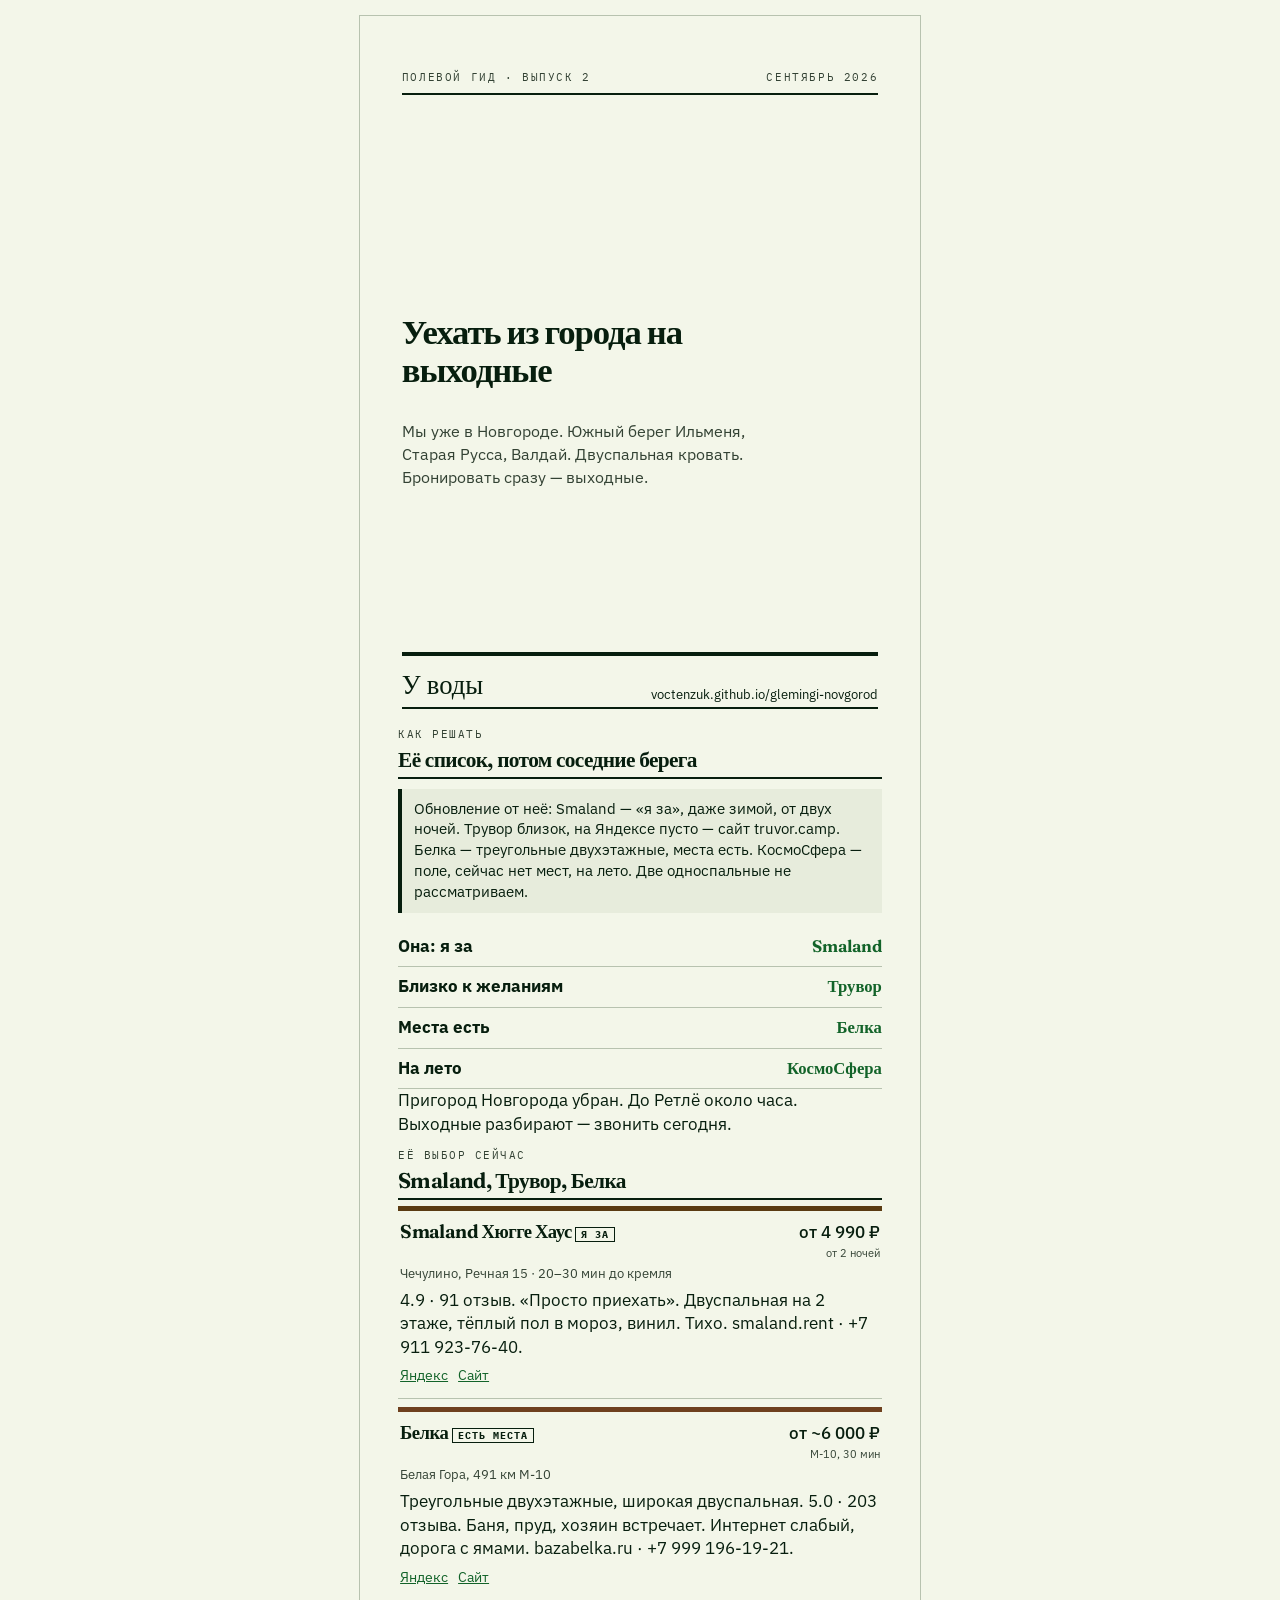
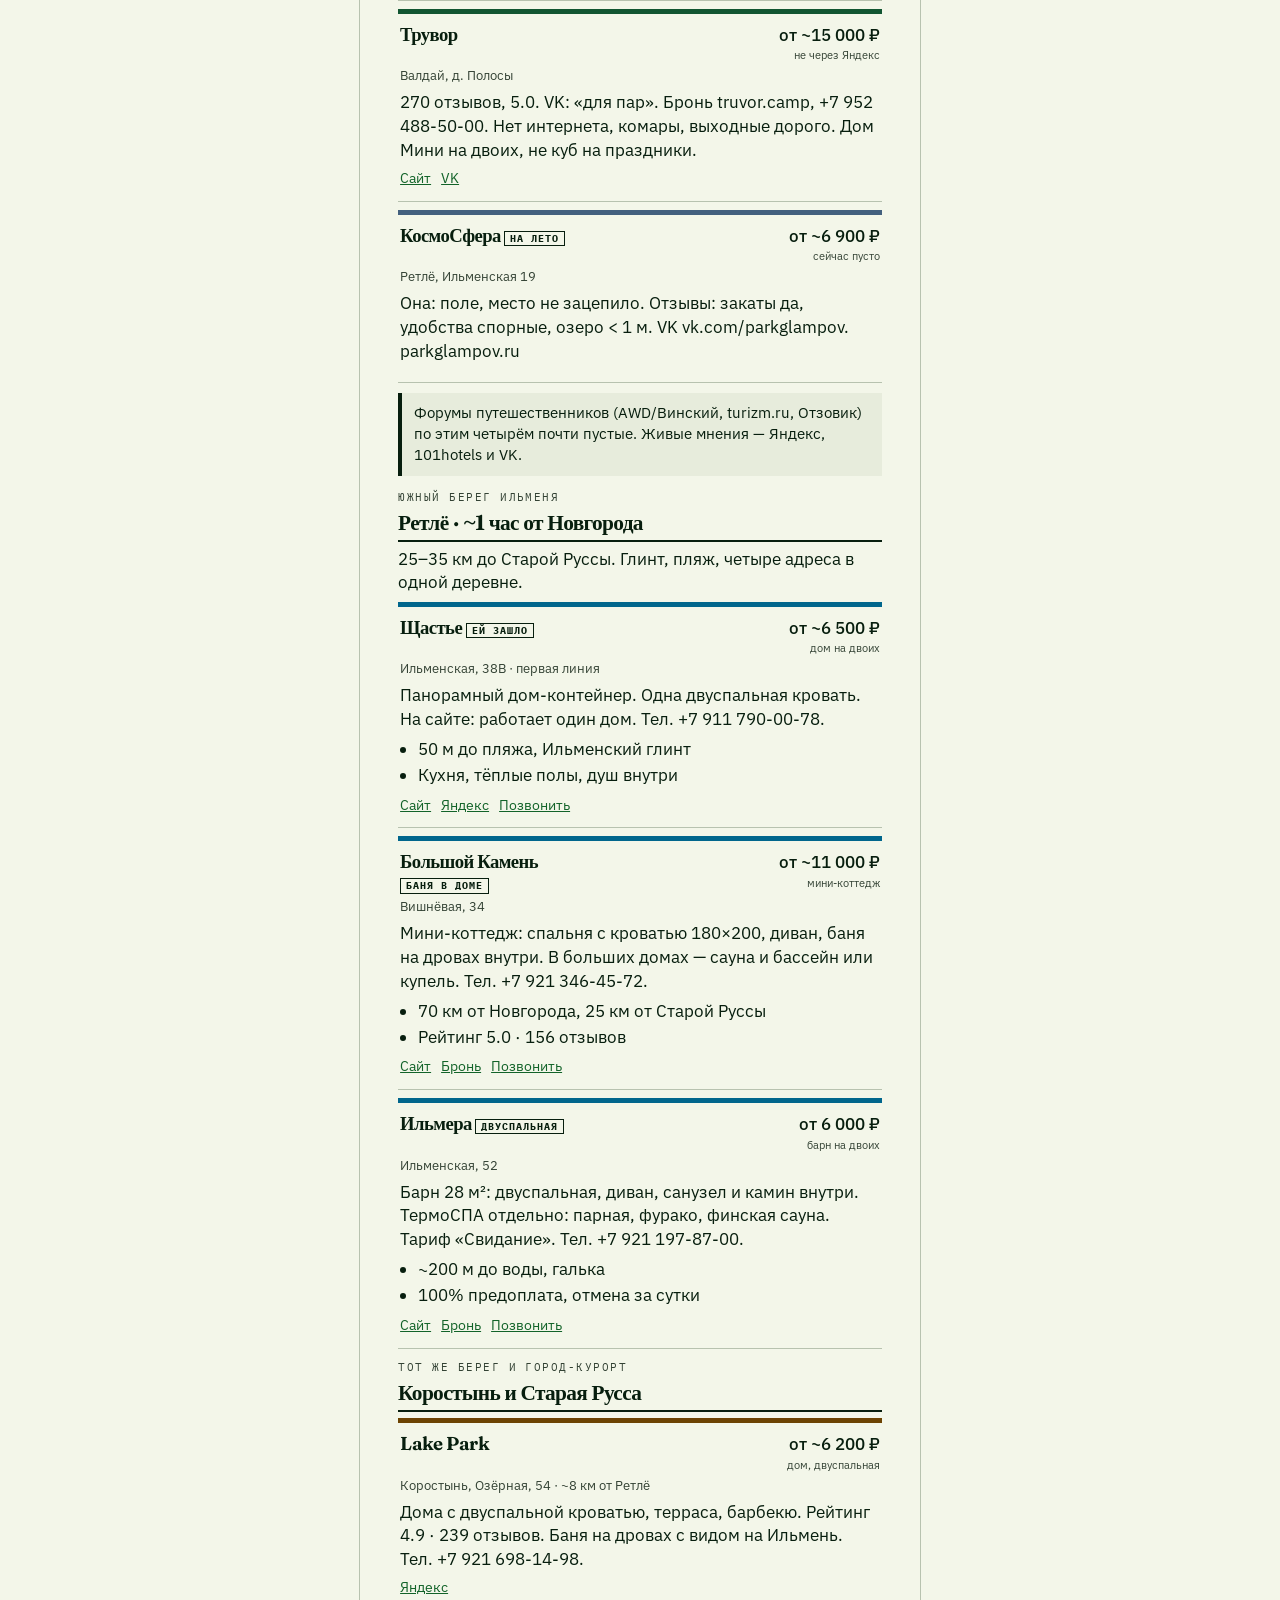
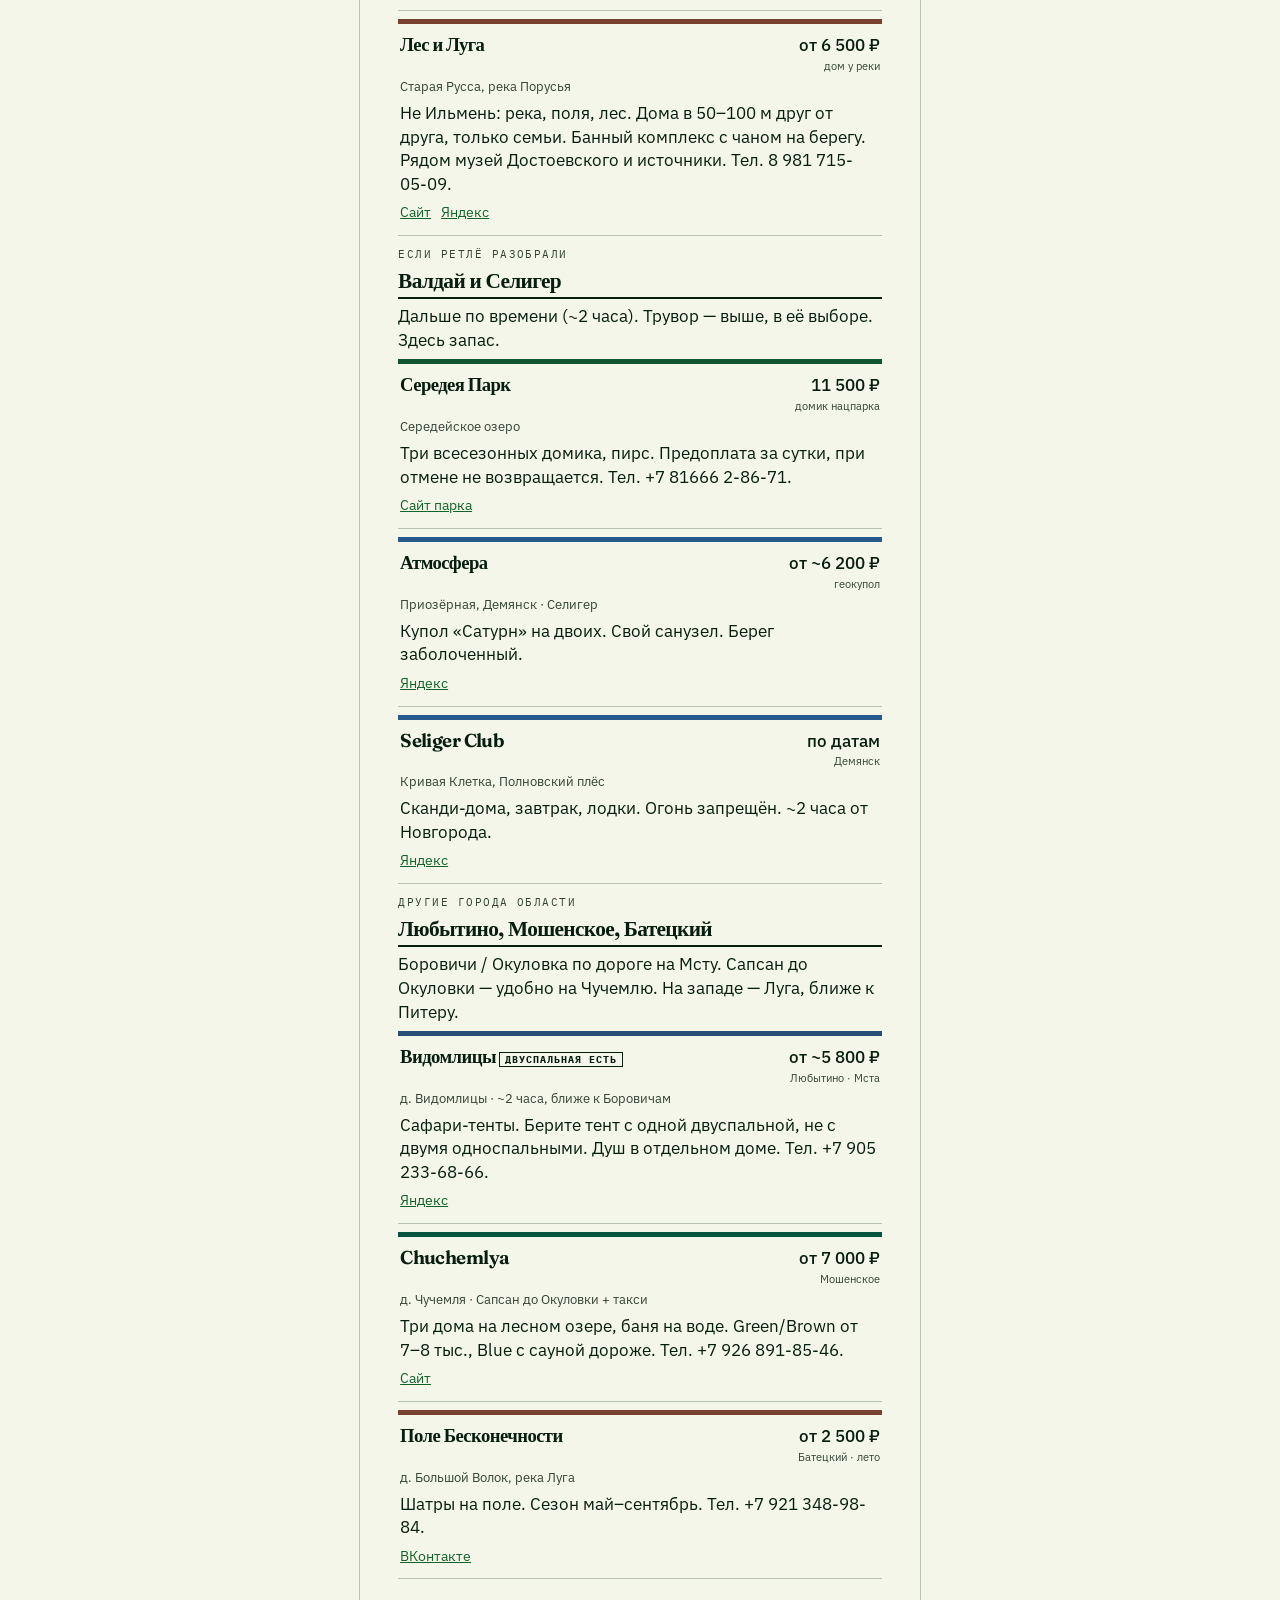
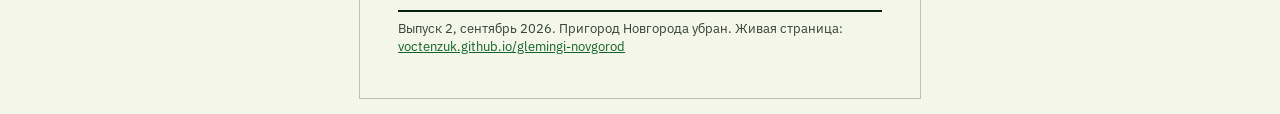
==== print.html @ daa94882 "Add review notes for her four: Yandex/VK, forums empty Smaland, Belka, Truvor, Kosmosfera — live opi" ====
<!DOCTYPE html>
<html lang="ru">
<head>
  <meta charset="utf-8">
  <title>Уехать из Новгорода на выходные</title>
  <link rel="preconnect" href="https://fonts.googleapis.com">
  <link rel="preconnect" href="https://fonts.gstatic.com" crossorigin>
  <link href="https://fonts.googleapis.com/css2?family=Fraunces:opsz,wght@9..144,600;9..144,700&family=IBM+Plex+Mono:wght@400;500&family=IBM+Plex+Sans:wght@400;500&display=swap" rel="stylesheet">
  <style>
    :root {
      --paper: oklch(96.8% 0.018 118);
      --ink: oklch(21% 0.042 152);
      --muted: oklch(36% 0.03 148);
      --rule: oklch(80% 0.028 132);
      --accent: oklch(44% 0.118 148);
      --ilmen: oklch(48% 0.1 232);
      --korostyn: oklch(42% 0.09 70);
      --russa: oklch(44% 0.08 40);
      --valdai: oklch(40% 0.09 155);
      --seliger: oklch(46% 0.1 250);
      --display: "Fraunces", Palatino, serif;
      --body: "IBM Plex Sans", sans-serif;
      --mono: "IBM Plex Mono", ui-monospace, monospace;
    }
    * { box-sizing: border-box; }
    html, body {
      margin: 0;
      background: var(--paper);
      color: var(--ink);
      font-family: var(--body);
      font-size: 12.5pt;
      line-height: 1.42;
      -webkit-print-color-adjust: exact;
      print-color-adjust: exact;
    }
    @page { size: A5; margin: 10mm 10mm 14mm 10mm; }
    h1, h2, h3 { font-family: var(--display); font-style: normal; font-weight: 650; letter-spacing: -0.03em; line-height: 1.12; margin: 0; }
    p { margin: 0 0 0.4em; }
    a { color: var(--accent); }
    .cover { min-height: 178mm; display: flex; flex-direction: column; justify-content: space-between; padding: 4mm 1mm 6mm; page-break-after: always; }
    .cover__meta { font-family: var(--mono); font-size: 8.5pt; letter-spacing: 0.14em; text-transform: uppercase; color: var(--muted); display: flex; justify-content: space-between; border-bottom: 2px solid var(--ink); padding-bottom: 8px; }
    .cover h1 { font-size: 26pt; max-width: 12ch; margin-top: 16mm; }
    .cover__lede { max-width: 36ch; font-size: 12pt; color: var(--muted); margin-top: 8mm; }
    .cover__foot { display: flex; justify-content: space-between; align-items: end; border-top: 4px solid var(--ink); box-shadow: 0 3px 0 var(--paper), 0 5px 0 var(--ink); padding-top: 10px; font-size: 10pt; }
    .cover__mark { font-family: var(--display); font-size: 20pt; }
    .kicker { font-family: var(--mono); font-size: 8pt; letter-spacing: 0.14em; text-transform: uppercase; color: var(--muted); margin-bottom: 6px; }
    h2 { font-size: 16pt; margin-bottom: 6px; padding-bottom: 5px; border-bottom: 2px solid var(--ink); }
    .picks a { display: grid; grid-template-columns: 1fr auto; gap: 8px; padding: 8px 0; border-bottom: 1px solid var(--rule); text-decoration: none; color: var(--ink); }
    .picks a span { color: var(--accent); font-family: var(--display); font-weight: 650; }
    .note-box { background: oklch(93.4% 0.022 120); padding: 10px 12px; margin: 10px 0 14px; border-left: 4px solid var(--ink); font-size: 11pt; }
    .card { break-inside: avoid; page-break-inside: avoid; border-top: 5px solid var(--swatch, var(--ink)); padding: 10px 2px 12px; margin: 0 0 8px; border-bottom: 1px solid var(--rule); }
    .card.retlyo { --swatch: var(--ilmen); }
    .card.korostyn { --swatch: var(--korostyn); }
    .card.russa { --swatch: var(--russa); }
    .card.valdai { --swatch: var(--valdai); }
    .card.seliger { --swatch: var(--seliger); }
    .card__top { display: flex; justify-content: space-between; gap: 10px; align-items: baseline; }
    .card h3 { font-size: 14pt; max-width: 18ch; }
    .price { text-align: right; font-variant-numeric: tabular-nums; font-weight: 500; white-space: nowrap; }
    .price small { display: block; color: var(--muted); font-weight: 400; font-size: 8.5pt; }
    .place { color: var(--muted); font-size: 10pt; margin: 3px 0 6px; }
    .facts { margin: 0 0 8px; padding-left: 1.1em; }
    .facts li { margin: 0 0 2px; }
    .links { display: flex; flex-wrap: wrap; gap: 6px 10px; font-size: 10.5pt; }
    .badge { display: inline-block; font-family: var(--mono); font-size: 7.5pt; letter-spacing: 0.1em; text-transform: uppercase; border: 1px solid var(--ink); padding: 1px 5px; margin-right: 4px; }
    .cluster-head { break-after: avoid; margin-top: 3mm; }
    #retlyo { page-break-before: always; break-before: page; }
    .colophon { margin-top: 8mm; padding-top: 8px; border-top: 2px solid var(--ink); font-size: 9.5pt; color: var(--muted); }
    @media screen { body { max-width: 148mm; margin: 16px auto; padding: 10mm; box-shadow: 0 0 0 1px var(--rule); } }
  </style>
</head>
<body>
  <section class="cover">
    <div class="cover__meta">
      <span>Полевой гид · выпуск 2</span>
      <span>Сентябрь 2026</span>
    </div>
    <div>
      <h1>Уехать из города на выходные</h1>
      <p class="cover__lede">Мы уже в Новгороде. Южный берег Ильменя, Старая Русса, Валдай. Двуспальная кровать. Бронировать сразу — выходные.</p>
    </div>
    <div class="cover__foot">
      <div class="cover__mark">У воды</div>
      <div>voctenzuk.github.io/glemingi-novgorod</div>
    </div>
  </section>

  <section>
    <div class="kicker">Как решать</div>
    <h2>Её список, потом соседние берега</h2>
    <div class="note-box">Обновление от неё: Smaland — «я за», даже зимой, от двух ночей. Трувор близок, на Яндексе пусто — сайт truvor.camp. Белка — треугольные двухэтажные, места есть. КосмоСфера — поле, сейчас нет мест, на лето. Две односпальные не рассматриваем.</div>
    <div class="picks">
      <a href="#smaland"><strong>Она: я за</strong><span>Smaland</span></a>
      <a href="#truvor"><strong>Близко к желаниям</strong><span>Трувор</span></a>
      <a href="#belka"><strong>Места есть</strong><span>Белка</span></a>
      <a href="#kosmosfera"><strong>На лето</strong><span>КосмоСфера</span></a>
    </div>
    <p>Пригород Новгорода убран. До Ретлё около часа. Выходные разбирают — звонить сегодня.</p>
  </section>

  <section>
    <div class="cluster-head">
      <div class="kicker">Её выбор сейчас</div>
      <h2>Smaland, Трувор, Белка</h2>
    </div>
    <article class="card" id="smaland" style="--swatch: oklch(38% 0.07 70)">
      <div class="card__top">
        <h3>Smaland Хюгге Хаус <span class="badge">я за</span></h3>
        <div class="price">от 4 990 ₽<small>от 2 ночей</small></div>
      </div>
      <p class="place">Чечулино, Речная 15 · 20–30 мин до кремля</p>
      <p>4.9 · 91 отзыв. «Просто приехать». Двуспальная на 2 этаже, тёплый пол в мороз, винил. Тихо. smaland.rent · +7 911 923-76-40.</p>
      <div class="links">
        <a href="https://travel.yandex.ru/hotels/novgorod-oblast/smaland-khiugge-khaus/">Яндекс</a>
        <a href="https://smaland.rent/">Сайт</a>
      </div>
    </article>
    <article class="card" id="belka" style="--swatch: oklch(42% 0.08 55)">
      <div class="card__top">
        <h3>Белка <span class="badge">есть места</span></h3>
        <div class="price">от ~6 000 ₽<small>М-10, 30 мин</small></div>
      </div>
      <p class="place">Белая Гора, 491 км М-10</p>
      <p>Треугольные двухэтажные, широкая двуспальная. 5.0 · 203 отзыва. Баня, пруд, хозяин встречает. Интернет слабый, дорога с ямами. bazabelka.ru · +7 999 196-19-21.</p>
      <div class="links">
        <a href="https://travel.yandex.ru/hotels/novgorod-oblast/belka/">Яндекс</a>
        <a href="https://bazabelka.ru/">Сайт</a>
      </div>
    </article>
    <article class="card valdai" id="truvor">
      <div class="card__top">
        <h3>Трувор</h3>
        <div class="price">от ~15 000 ₽<small>не через Яндекс</small></div>
      </div>
      <p class="place">Валдай, д. Полосы</p>
      <p>270 отзывов, 5.0. VK: «для пар». Бронь truvor.camp, +7 952 488-50-00. Нет интернета, комары, выходные дорого. Дом Мини на двоих, не куб на праздники.</p>
      <div class="links">
        <a href="https://truvor.camp/">Сайт</a>
        <a href="https://vk.com/truvorglamping">VK</a>
      </div>
    </article>
    <article class="card" id="kosmosfera" style="--swatch: oklch(48% 0.06 250)">
      <div class="card__top">
        <h3>КосмоСфера <span class="badge">на лето</span></h3>
        <div class="price">от ~6 900 ₽<small>сейчас пусто</small></div>
      </div>
      <p class="place">Ретлё, Ильменская 19</p>
      <p>Она: поле, место не зацепило. Отзывы: закаты да, удобства спорные, озеро &lt; 1 м. VK vk.com/parkglampov. parkglampov.ru</p>
    </article>
    <div class="note-box">Форумы путешественников (AWD/Винский, turizm.ru, Отзовик) по этим четырём почти пустые. Живые мнения — Яндекс, 101hotels и VK.</div>
  </section>

  <section id="retlyo">
    <div class="cluster-head">
      <div class="kicker">Южный берег Ильменя</div>
      <h2>Ретлё · ~1 час от Новгорода</h2>
      <p>25–35 км до Старой Руссы. Глинт, пляж, четыре адреса в одной деревне.</p>
    </div>

    <article class="card retlyo" id="shaste">
      <div class="card__top">
        <h3>Щастье <span class="badge">ей зашло</span></h3>
        <div class="price">от ~6 500 ₽<small>дом на двоих</small></div>
      </div>
      <p class="place">Ильменская, 38В · первая линия</p>
      <p>Панорамный дом-контейнер. Одна двуспальная кровать. На сайте: работает один дом. Тел. +7 911 790-00-78.</p>
      <ul class="facts">
        <li>50 м до пляжа, Ильменский глинт</li>
        <li>Кухня, тёплые полы, душ внутри</li>
      </ul>
      <div class="links">
        <a href="https://xn--80ak9ae6av.xn--p1acf/">Сайт</a>
        <a href="https://travel.yandex.ru/hotels/novgorod-oblast/shchaste/">Яндекс</a>
        <a href="tel:+79117900078">Позвонить</a>
      </div>
    </article>

    <article class="card retlyo" id="kamen">
      <div class="card__top">
        <h3>Большой Камень <span class="badge">баня в доме</span></h3>
        <div class="price">от ~11 000 ₽<small>мини-коттедж</small></div>
      </div>
      <p class="place">Вишнёвая, 34</p>
      <p>Мини-коттедж: спальня с кроватью 180×200, диван, баня на дровах внутри. В больших домах — сауна и бассейн или купель. Тел. +7 921 346-45-72.</p>
      <ul class="facts">
        <li>70 км от Новгорода, 25 км от Старой Руссы</li>
        <li>Рейтинг 5.0 · 156 отзывов</li>
      </ul>
      <div class="links">
        <a href="https://bolshoj-kamen.ru/">Сайт</a>
        <a href="https://bolshoj-kamen.ru/booking">Бронь</a>
        <a href="tel:+79213464572">Позвонить</a>
      </div>
    </article>

    <article class="card retlyo" id="ilmera">
      <div class="card__top">
        <h3>Ильмера <span class="badge">двуспальная</span></h3>
        <div class="price">от 6 000 ₽<small>барн на двоих</small></div>
      </div>
      <p class="place">Ильменская, 52</p>
      <p>Барн 28 м²: двуспальная, диван, санузел и камин внутри. ТермоСПА отдельно: парная, фурако, финская сауна. Тариф «Свидание». Тел. +7 921 197-87-00.</p>
      <ul class="facts">
        <li>~200 м до воды, галька</li>
        <li>100% предоплата, отмена за сутки</li>
      </ul>
      <div class="links">
        <a href="https://ilmerapark.ru/">Сайт</a>
        <a href="https://ilmerapark.ru/booking">Бронь</a>
        <a href="tel:+79211978700">Позвонить</a>
      </div>
    </article>
  </section>

  <section>
    <div class="cluster-head">
      <div class="kicker">Тот же берег и город-курорт</div>
      <h2>Коростынь и Старая Русса</h2>
    </div>

    <article class="card korostyn" id="lakepark">
      <div class="card__top">
        <h3>Lake Park</h3>
        <div class="price">от ~6 200 ₽<small>дом, двуспальная</small></div>
      </div>
      <p class="place">Коростынь, Озёрная, 54 · ~8 км от Ретлё</p>
      <p>Дома с двуспальной кроватью, терраса, барбекю. Рейтинг 4.9 · 239 отзывов. Баня на дровах с видом на Ильмень. Тел. +7 921 698-14-98.</p>
      <div class="links">
        <a href="https://travel.yandex.ru/hotels/novgorod-oblast/baza-otdykha-lake-park/">Яндекс</a>
      </div>
    </article>

    <article class="card russa" id="lesiluga">
      <div class="card__top">
        <h3>Лес и Луга</h3>
        <div class="price">от 6 500 ₽<small>дом у реки</small></div>
      </div>
      <p class="place">Старая Русса, река Порусья</p>
      <p>Не Ильмень: река, поля, лес. Дома в 50–100 м друг от друга, только семьи. Банный комплекс с чаном на берегу. Рядом музей Достоевского и источники. Тел. 8 981 715-05-09.</p>
      <div class="links">
        <a href="https://les-i-luga.ru/">Сайт</a>
        <a href="https://travel.yandex.ru/hotels/novgorod-oblast/les-i-luga/">Яндекс</a>
      </div>
    </article>
  </section>

  <section>
    <div class="cluster-head">
      <div class="kicker">Если Ретлё разобрали</div>
      <h2>Валдай и Селигер</h2>
      <p>Дальше по времени (~2 часа). Трувор — выше, в её выборе. Здесь запас.</p>
    </div>

    <article class="card valdai">
      <div class="card__top">
        <h3>Середея Парк</h3>
        <div class="price">11 500 ₽<small>домик нацпарка</small></div>
      </div>
      <p class="place">Середейское озеро</p>
      <p>Три всесезонных домика, пирс. Предоплата за сутки, при отмене не возвращается. Тел. +7 81666 2-86-71.</p>
      <div class="links">
        <a href="https://www.valdaypark.ru/accommodation/glamping">Сайт парка</a>
      </div>
    </article>

    <article class="card seliger">
      <div class="card__top">
        <h3>Атмосфера</h3>
        <div class="price">от ~6 200 ₽<small>геокупол</small></div>
      </div>
      <p class="place">Приозёрная, Демянск · Селигер</p>
      <p>Купол «Сатурн» на двоих. Свой санузел. Берег заболоченный.</p>
      <div class="links">
        <a href="https://travel.yandex.ru/hotels/novgorod-oblast/glemping-atmosfera-seliger/">Яндекс</a>
      </div>
    </article>

    <article class="card seliger">
      <div class="card__top">
        <h3>Seliger Club</h3>
        <div class="price">по датам<small>Демянск</small></div>
      </div>
      <p class="place">Кривая Клетка, Полновский плёс</p>
      <p>Сканди-дома, завтрак, лодки. Огонь запрещён. ~2 часа от Новгорода.</p>
      <div class="links">
        <a href="https://travel.yandex.ru/hotels/novgorod-oblast/seliger-klub/">Яндекс</a>
      </div>
    </article>
  </section>

  <section>
    <div class="cluster-head">
      <div class="kicker">Другие города области</div>
      <h2>Любытино, Мошенское, Батецкий</h2>
      <p>Боровичи / Окуловка по дороге на Мсту. Сапсан до Окуловки — удобно на Чучемлю. На западе — Луга, ближе к Питеру.</p>
    </div>

    <article class="card" id="vidomlicy" style="--swatch: oklch(42% 0.08 250)">
      <div class="card__top">
        <h3>Видомлицы <span class="badge">двуспальная есть</span></h3>
        <div class="price">от ~5 800 ₽<small>Любытино · Мста</small></div>
      </div>
      <p class="place">д. Видомлицы · ~2 часа, ближе к Боровичам</p>
      <p>Сафари-тенты. Берите тент с одной двуспальной, не с двумя односпальными. Душ в отдельном доме. Тел. +7 905 233-68-66.</p>
      <div class="links">
        <a href="https://travel.yandex.ru/hotels/novgorod-oblast/glemping-vidomlitsy/">Яндекс</a>
      </div>
    </article>

    <article class="card" style="--swatch: oklch(40% 0.08 170)">
      <div class="card__top">
        <h3>Chuchemlya</h3>
        <div class="price">от 7 000 ₽<small>Мошенское</small></div>
      </div>
      <p class="place">д. Чучемля · Сапсан до Окуловки + такси</p>
      <p>Три дома на лесном озере, баня на воде. Green/Brown от 7–8 тыс., Blue с сауной дороже. Тел. +7 926 891-85-46.</p>
      <div class="links">
        <a href="https://chuchemlya.com/">Сайт</a>
      </div>
    </article>

    <article class="card" style="--swatch: oklch(44% 0.08 40)">
      <div class="card__top">
        <h3>Поле Бесконечности</h3>
        <div class="price">от 2 500 ₽<small>Батецкий · лето</small></div>
      </div>
      <p class="place">д. Большой Волок, река Луга</p>
      <p>Шатры на поле. Сезон май–сентябрь. Тел. +7 921 348-98-84.</p>
      <div class="links">
        <a href="https://vk.com/8glamp">ВКонтакте</a>
      </div>
    </article>

    <div class="colophon">
      <p>Выпуск 2, сентябрь 2026. Пригород Новгорода убран. Живая страница: <a href="https://voctenzuk.github.io/glemingi-novgorod/">voctenzuk.github.io/glemingi-novgorod</a></p>
    </div>
  </section>
</body>
</html>
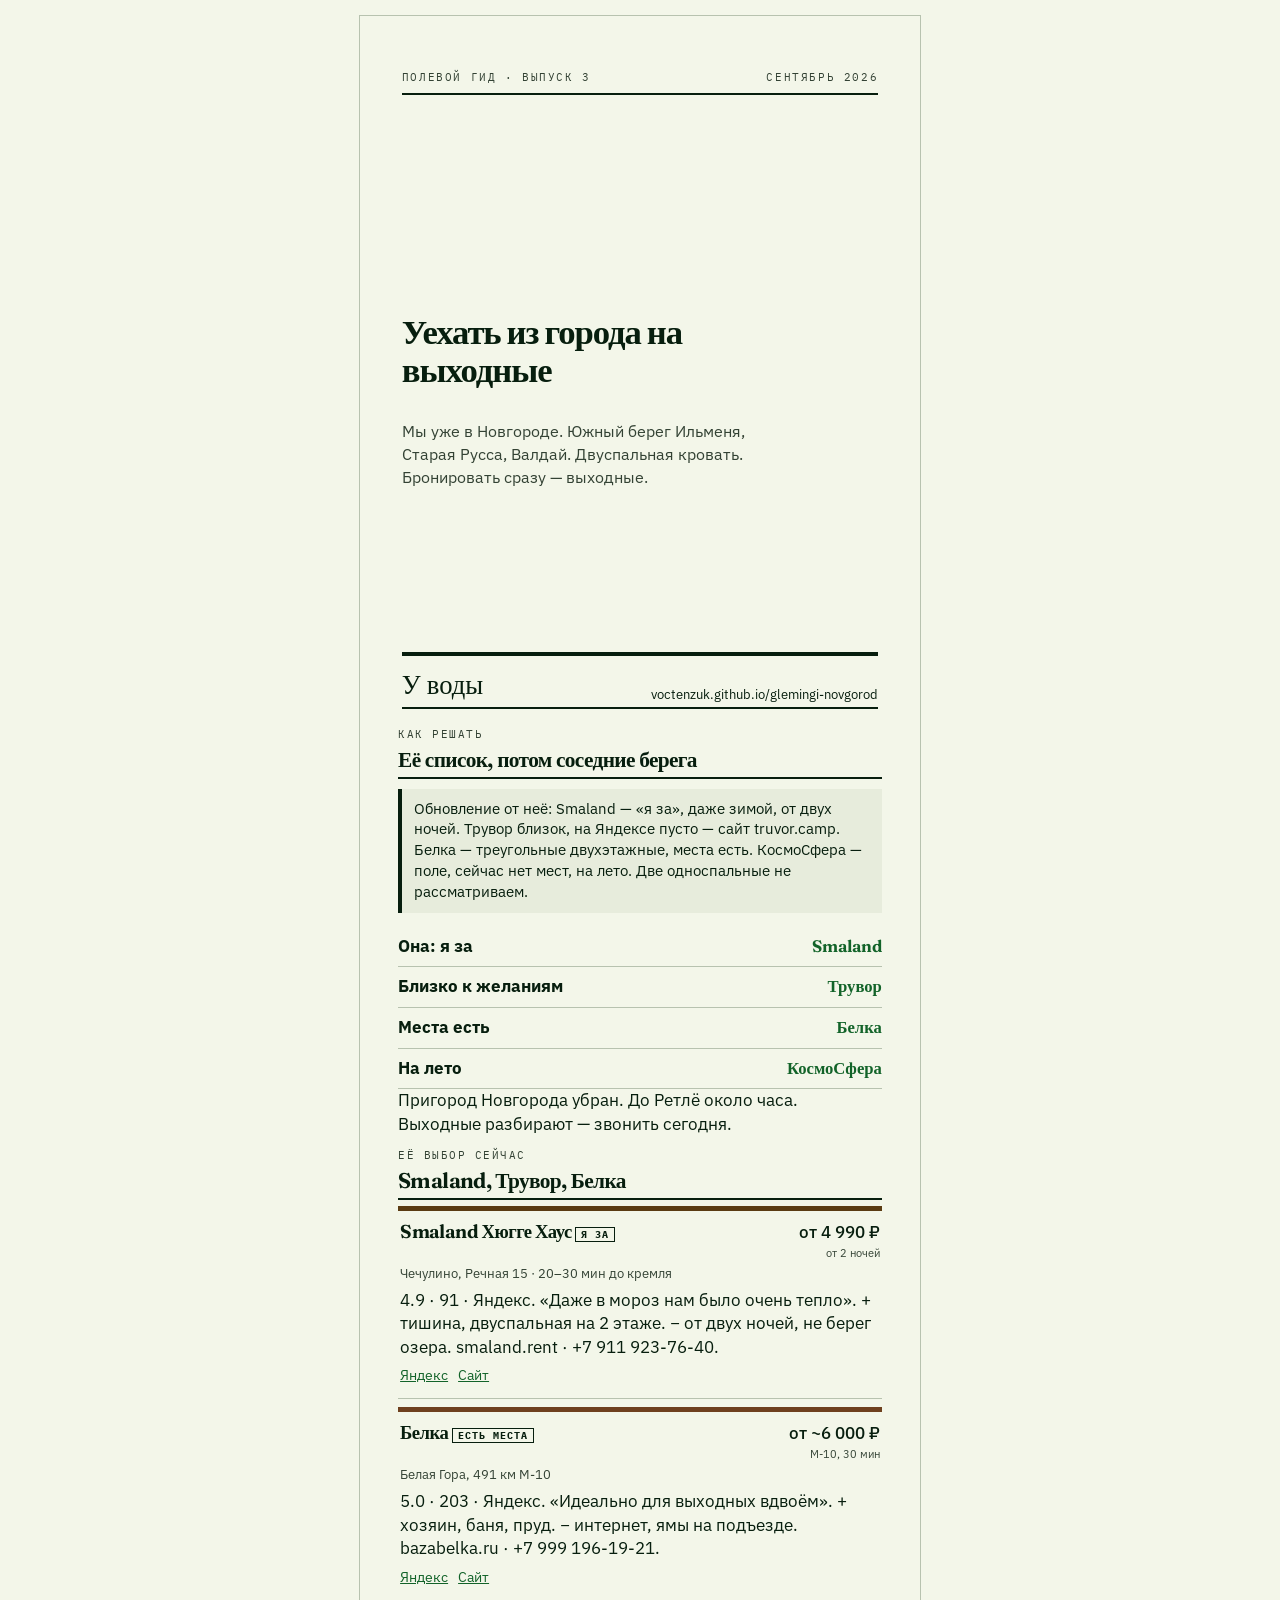
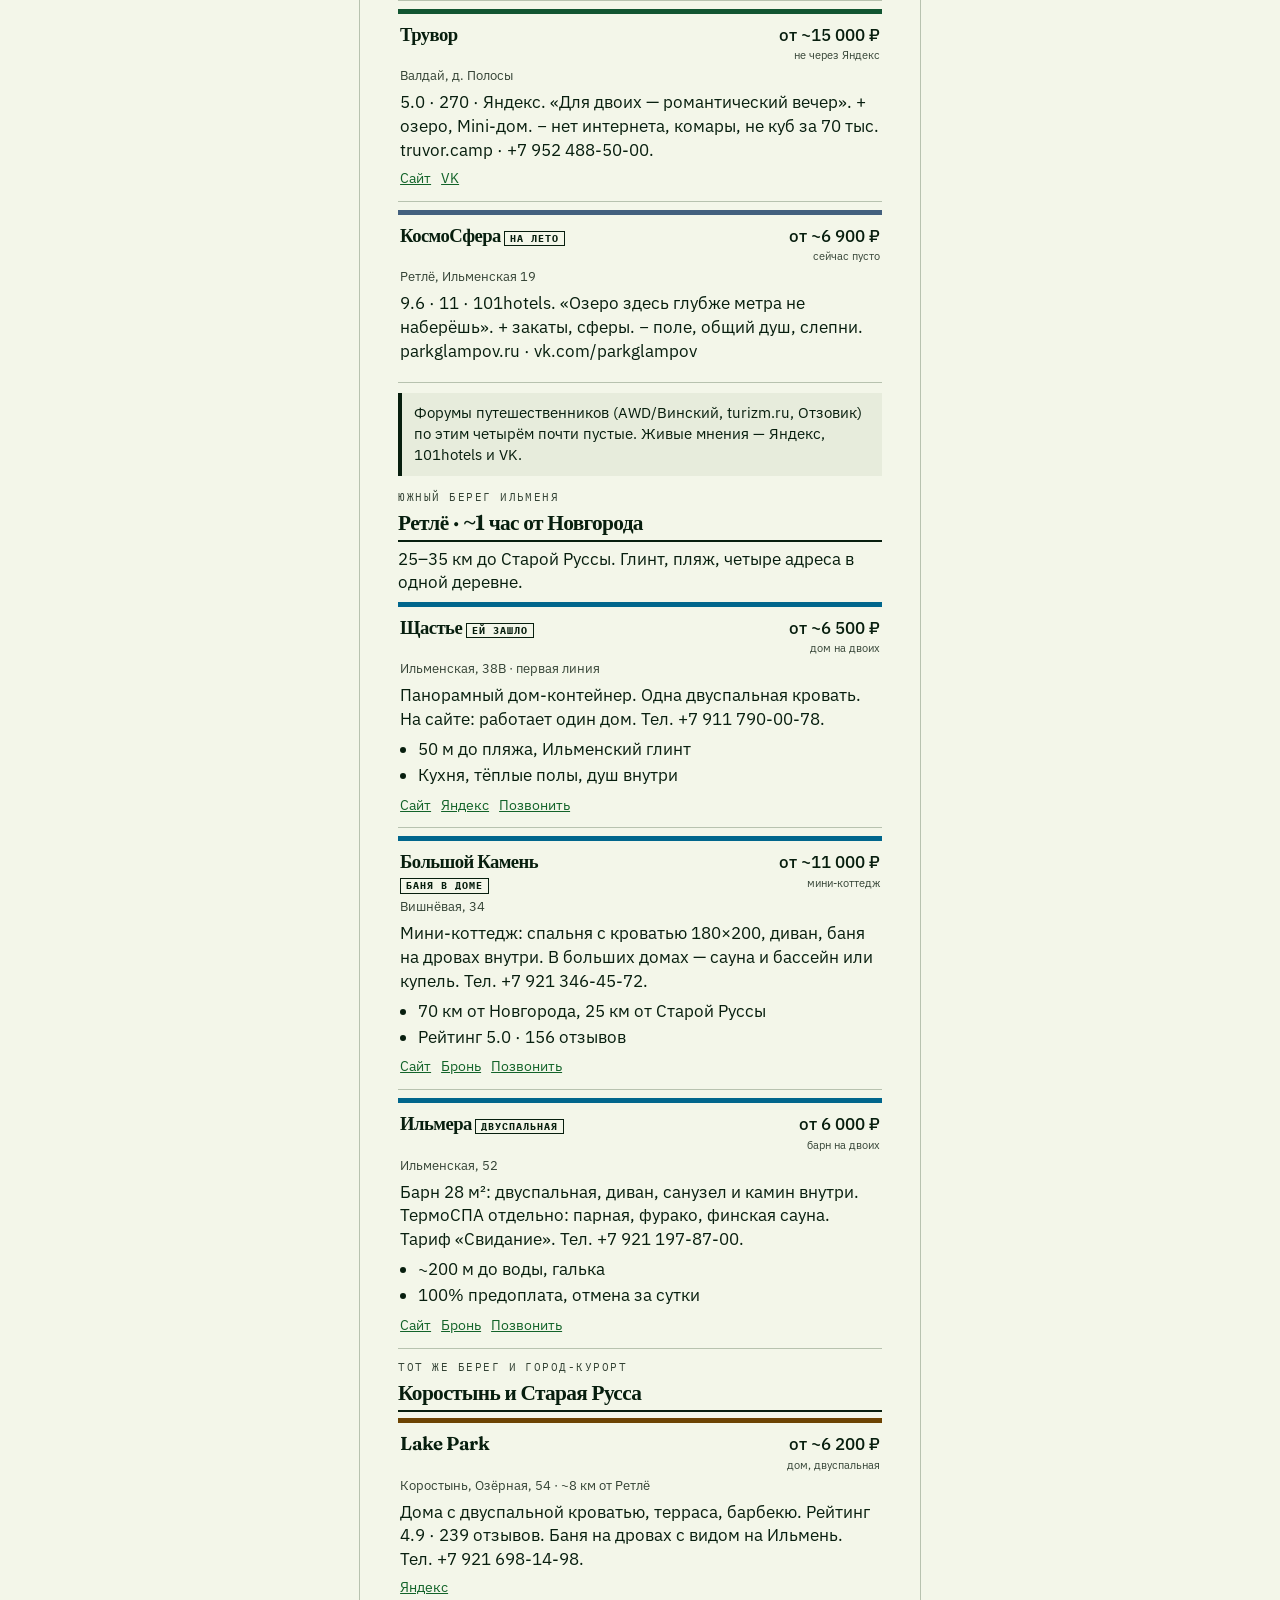
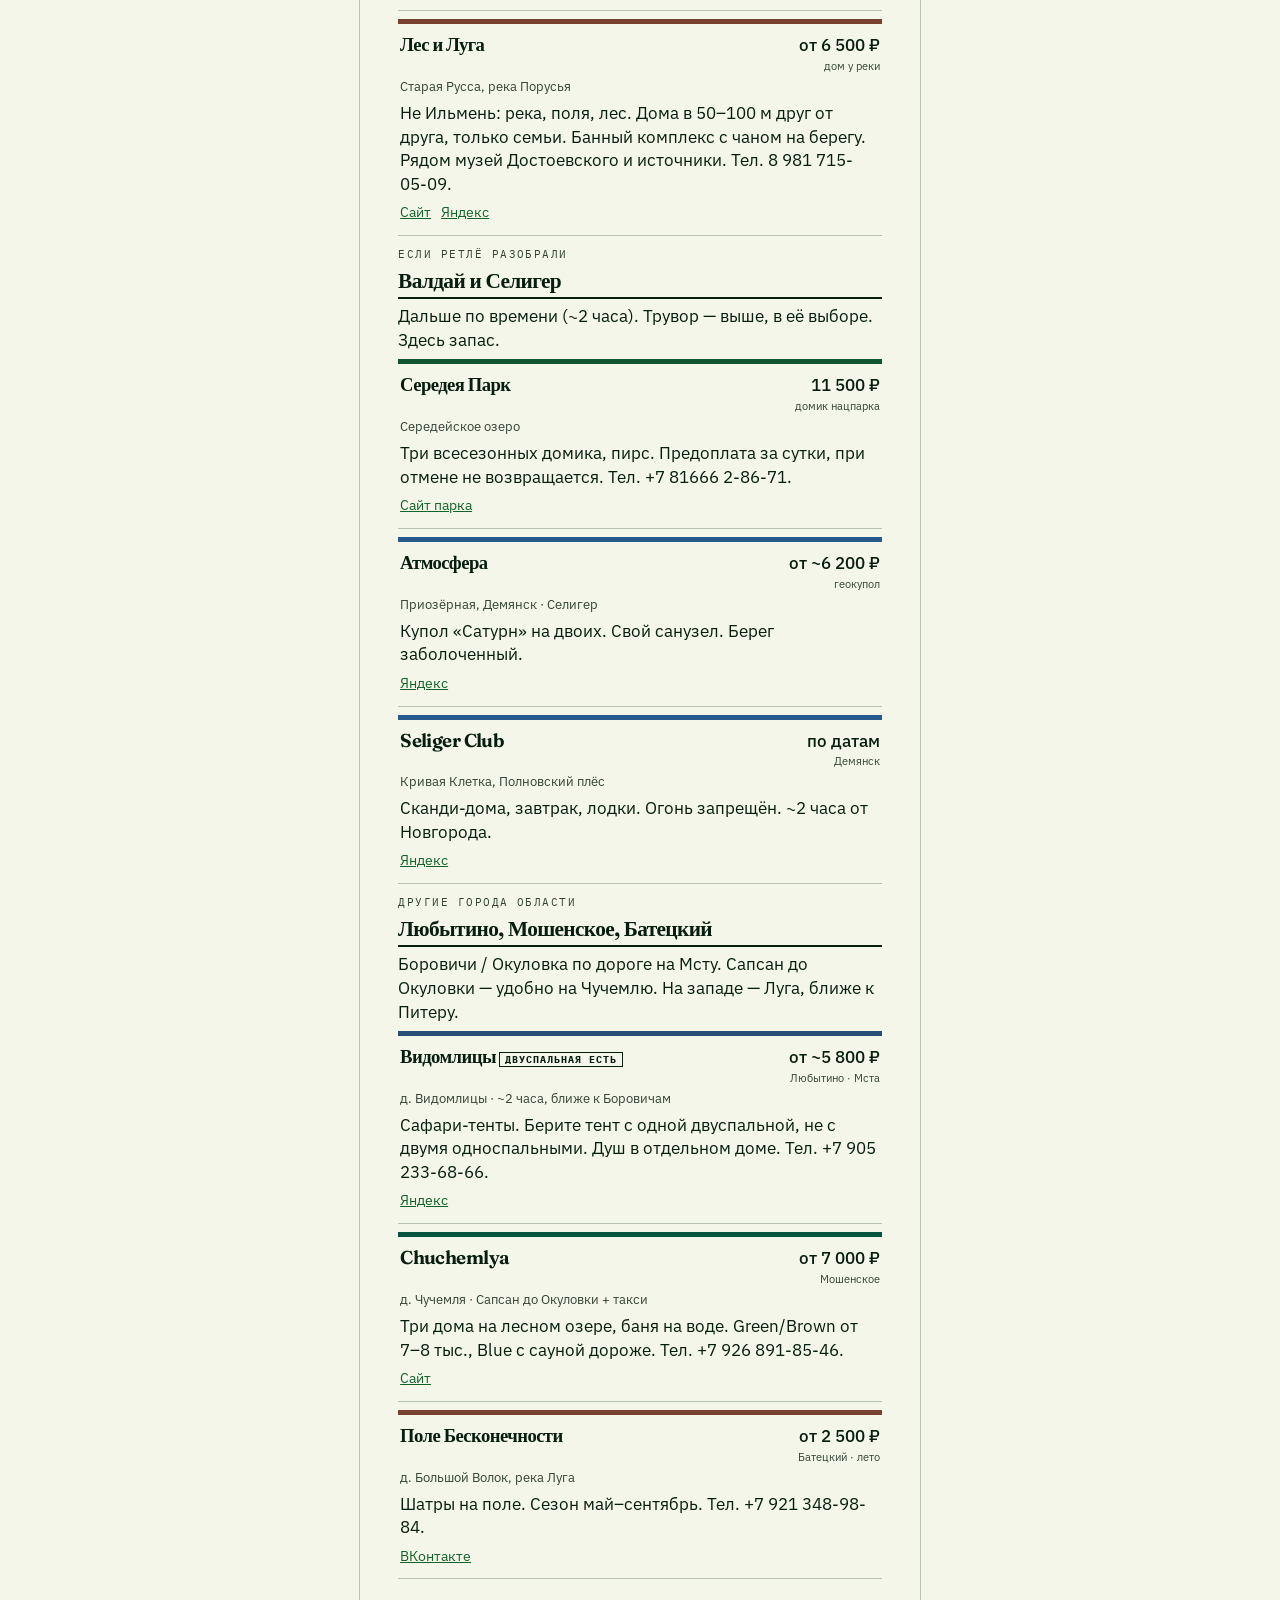
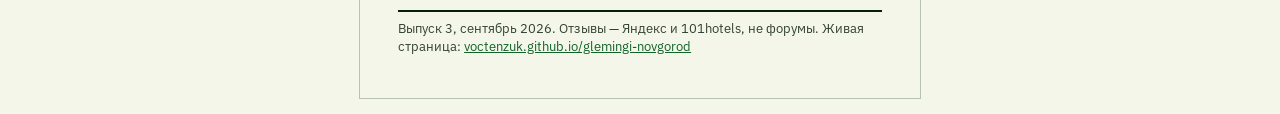
==== commit ef0acbb1: "Show reviews on cards: rating, one quote, plus/minus Her four lead the catalogue with their own badg" ====
--- a/print.html
+++ b/print.html
@@ -72,7 +72,7 @@
 <body>
   <section class="cover">
     <div class="cover__meta">
-      <span>Полевой гид · выпуск 2</span>
+      <span>Полевой гид · выпуск 3</span>
       <span>Сентябрь 2026</span>
     </div>
     <div>
@@ -109,7 +109,7 @@
         <div class="price">от 4 990 ₽<small>от 2 ночей</small></div>
       </div>
       <p class="place">Чечулино, Речная 15 · 20–30 мин до кремля</p>
-      <p>4.9 · 91 отзыв. «Просто приехать». Двуспальная на 2 этаже, тёплый пол в мороз, винил. Тихо. smaland.rent · +7 911 923-76-40.</p>
+      <p>4.9 · 91 · Яндекс. «Даже в мороз нам было очень тепло». + тишина, двуспальная на 2 этаже. − от двух ночей, не берег озера. smaland.rent · +7 911 923-76-40.</p>
       <div class="links">
         <a href="https://travel.yandex.ru/hotels/novgorod-oblast/smaland-khiugge-khaus/">Яндекс</a>
         <a href="https://smaland.rent/">Сайт</a>
@@ -121,7 +121,7 @@
         <div class="price">от ~6 000 ₽<small>М-10, 30 мин</small></div>
       </div>
       <p class="place">Белая Гора, 491 км М-10</p>
-      <p>Треугольные двухэтажные, широкая двуспальная. 5.0 · 203 отзыва. Баня, пруд, хозяин встречает. Интернет слабый, дорога с ямами. bazabelka.ru · +7 999 196-19-21.</p>
+      <p>5.0 · 203 · Яндекс. «Идеально для выходных вдвоём». + хозяин, баня, пруд. − интернет, ямы на подъезде. bazabelka.ru · +7 999 196-19-21.</p>
       <div class="links">
         <a href="https://travel.yandex.ru/hotels/novgorod-oblast/belka/">Яндекс</a>
         <a href="https://bazabelka.ru/">Сайт</a>
@@ -133,7 +133,7 @@
         <div class="price">от ~15 000 ₽<small>не через Яндекс</small></div>
       </div>
       <p class="place">Валдай, д. Полосы</p>
-      <p>270 отзывов, 5.0. VK: «для пар». Бронь truvor.camp, +7 952 488-50-00. Нет интернета, комары, выходные дорого. Дом Мини на двоих, не куб на праздники.</p>
+      <p>5.0 · 270 · Яндекс. «Для двоих — романтический вечер». + озеро, Mini-дом. − нет интернета, комары, не куб за 70 тыс. truvor.camp · +7 952 488-50-00.</p>
       <div class="links">
         <a href="https://truvor.camp/">Сайт</a>
         <a href="https://vk.com/truvorglamping">VK</a>
@@ -145,7 +145,7 @@
         <div class="price">от ~6 900 ₽<small>сейчас пусто</small></div>
       </div>
       <p class="place">Ретлё, Ильменская 19</p>
-      <p>Она: поле, место не зацепило. Отзывы: закаты да, удобства спорные, озеро &lt; 1 м. VK vk.com/parkglampov. parkglampov.ru</p>
+      <p>9.6 · 11 · 101hotels. «Озеро здесь глубже метра не наберёшь». + закаты, сферы. − поле, общий душ, слепни. parkglampov.ru · vk.com/parkglampov</p>
     </article>
     <div class="note-box">Форумы путешественников (AWD/Винский, turizm.ru, Отзовик) по этим четырём почти пустые. Живые мнения — Яндекс, 101hotels и VK.</div>
   </section>
@@ -332,7 +332,7 @@
     </article>
 
     <div class="colophon">
-      <p>Выпуск 2, сентябрь 2026. Пригород Новгорода убран. Живая страница: <a href="https://voctenzuk.github.io/glemingi-novgorod/">voctenzuk.github.io/glemingi-novgorod</a></p>
+      <p>Выпуск 3, сентябрь 2026. Отзывы — Яндекс и 101hotels, не форумы. Живая страница: <a href="https://voctenzuk.github.io/glemingi-novgorod/">voctenzuk.github.io/glemingi-novgorod</a></p>
     </div>
   </section>
 </body>
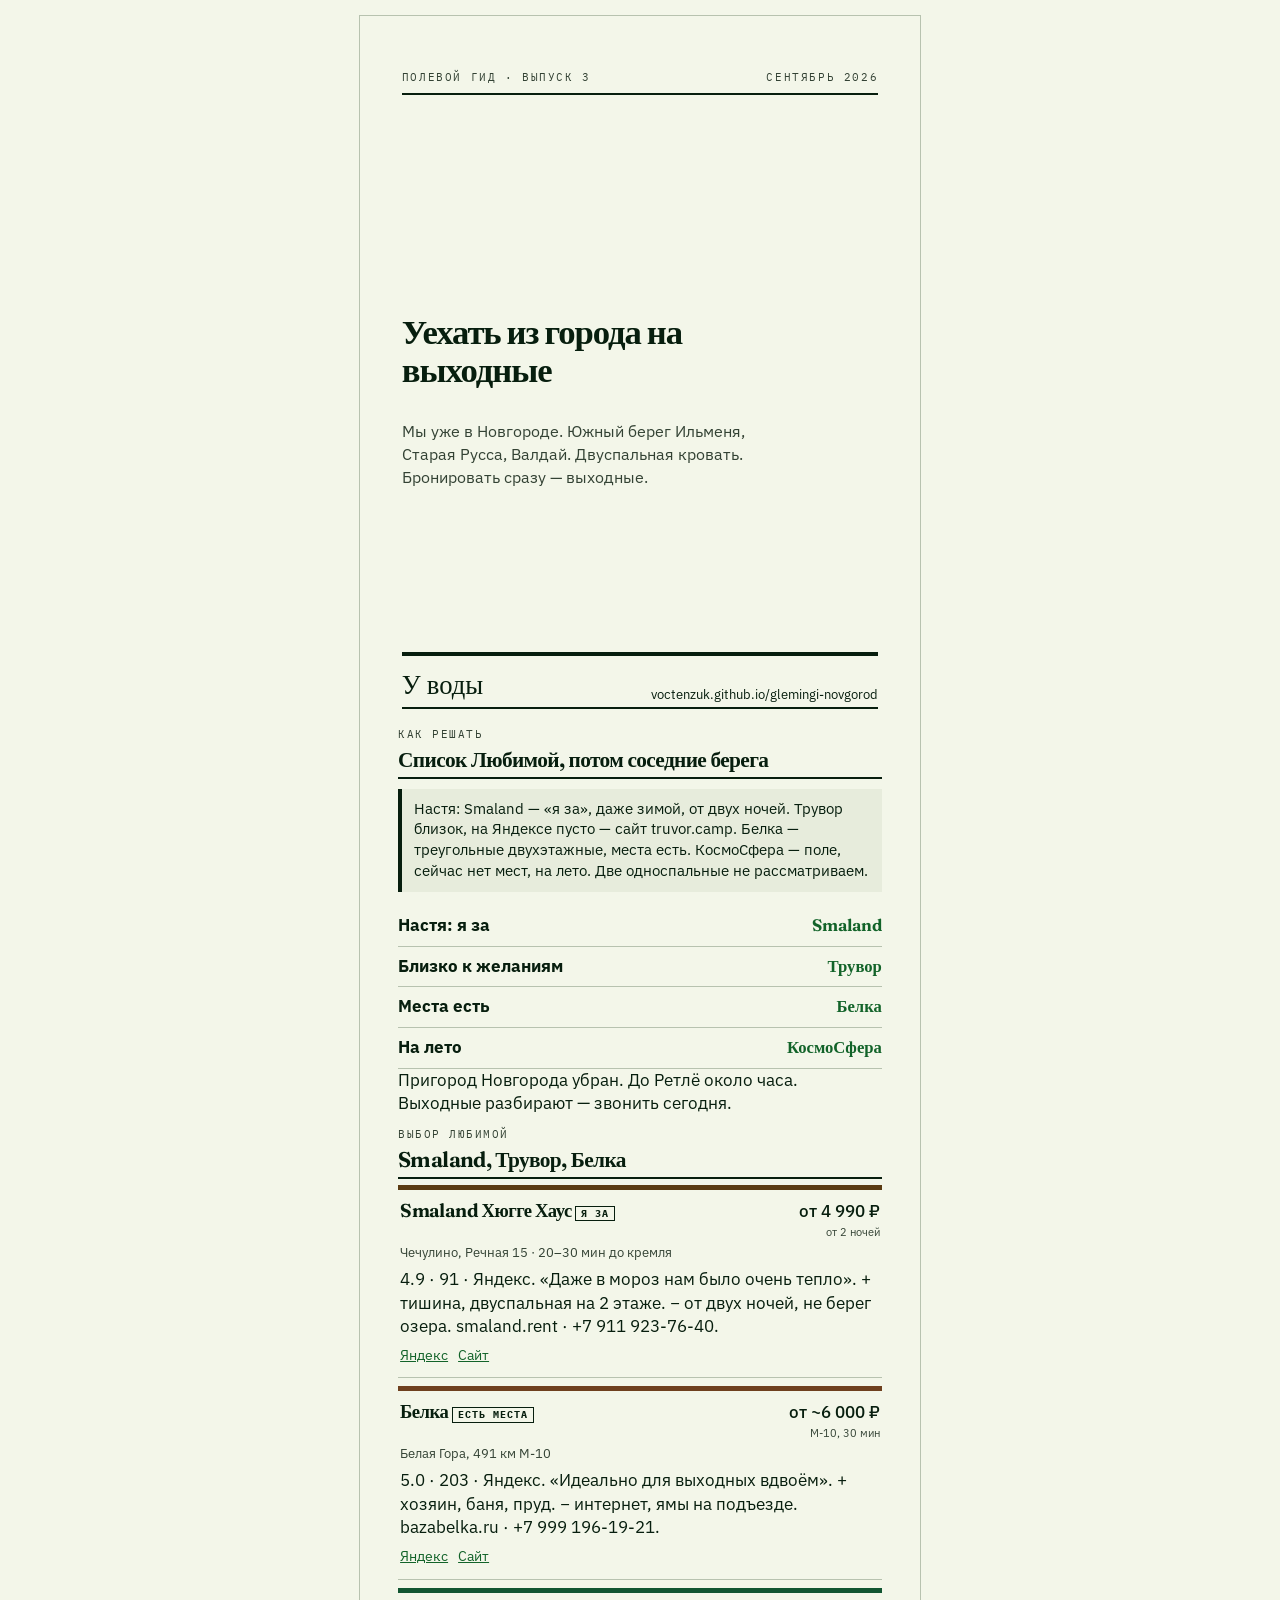
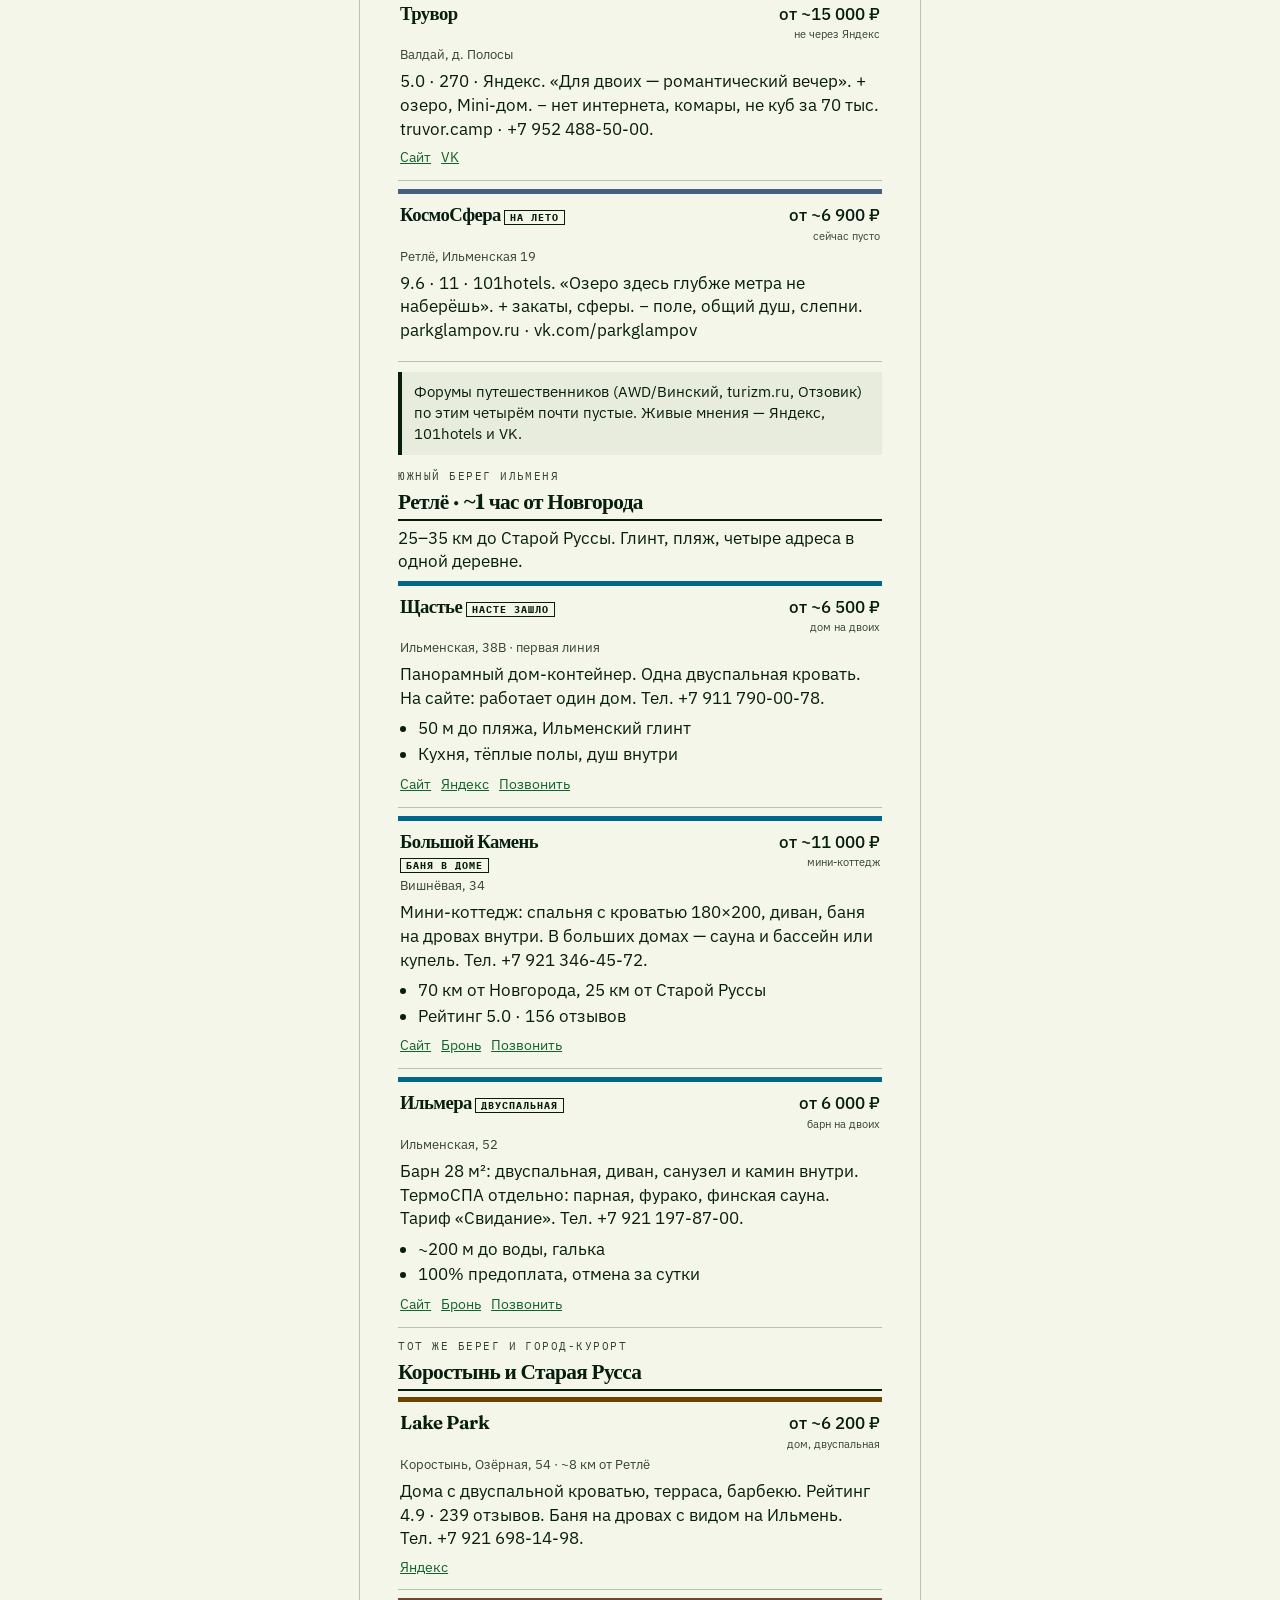
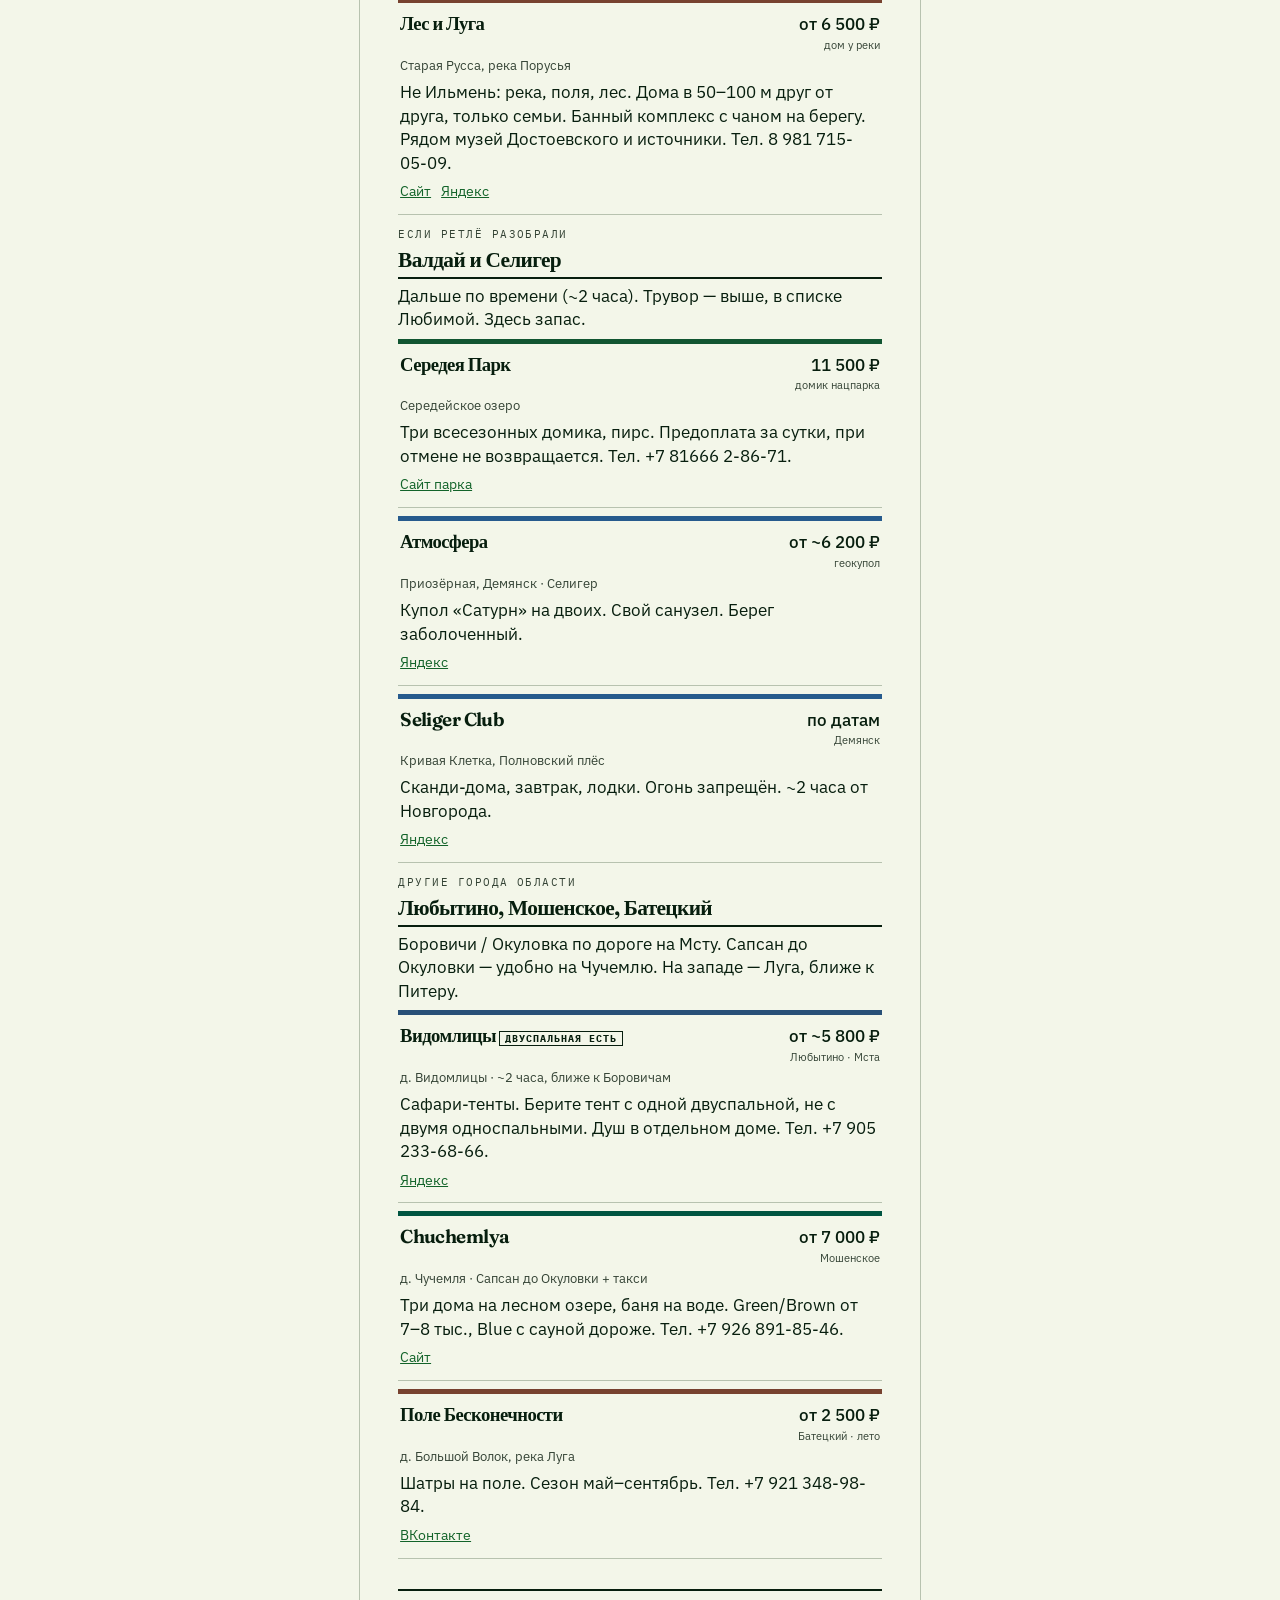
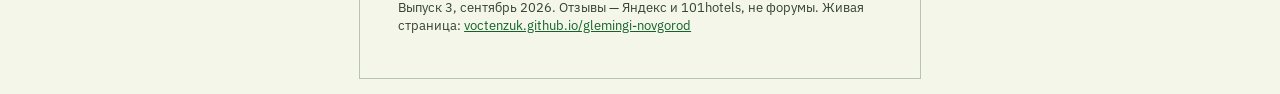
==== commit e3e9315c: "Name Любимая/Настя; show review clips on the card Guest quote and plus/minus tags sit in a clipping " ====
--- a/print.html
+++ b/print.html
@@ -87,10 +87,10 @@
 
   <section>
     <div class="kicker">Как решать</div>
-    <h2>Её список, потом соседние берега</h2>
-    <div class="note-box">Обновление от неё: Smaland — «я за», даже зимой, от двух ночей. Трувор близок, на Яндексе пусто — сайт truvor.camp. Белка — треугольные двухэтажные, места есть. КосмоСфера — поле, сейчас нет мест, на лето. Две односпальные не рассматриваем.</div>
+    <h2>Список Любимой, потом соседние берега</h2>
+    <div class="note-box">Настя: Smaland — «я за», даже зимой, от двух ночей. Трувор близок, на Яндексе пусто — сайт truvor.camp. Белка — треугольные двухэтажные, места есть. КосмоСфера — поле, сейчас нет мест, на лето. Две односпальные не рассматриваем.</div>
     <div class="picks">
-      <a href="#smaland"><strong>Она: я за</strong><span>Smaland</span></a>
+      <a href="#smaland"><strong>Настя: я за</strong><span>Smaland</span></a>
       <a href="#truvor"><strong>Близко к желаниям</strong><span>Трувор</span></a>
       <a href="#belka"><strong>Места есть</strong><span>Белка</span></a>
       <a href="#kosmosfera"><strong>На лето</strong><span>КосмоСфера</span></a>
@@ -100,7 +100,7 @@
 
   <section>
     <div class="cluster-head">
-      <div class="kicker">Её выбор сейчас</div>
+      <div class="kicker">Выбор Любимой</div>
       <h2>Smaland, Трувор, Белка</h2>
     </div>
     <article class="card" id="smaland" style="--swatch: oklch(38% 0.07 70)">
@@ -159,7 +159,7 @@
 
     <article class="card retlyo" id="shaste">
       <div class="card__top">
-        <h3>Щастье <span class="badge">ей зашло</span></h3>
+        <h3>Щастье <span class="badge">Насте зашло</span></h3>
         <div class="price">от ~6 500 ₽<small>дом на двоих</small></div>
       </div>
       <p class="place">Ильменская, 38В · первая линия</p>
@@ -248,7 +248,7 @@
     <div class="cluster-head">
       <div class="kicker">Если Ретлё разобрали</div>
       <h2>Валдай и Селигер</h2>
-      <p>Дальше по времени (~2 часа). Трувор — выше, в её выборе. Здесь запас.</p>
+      <p>Дальше по времени (~2 часа). Трувор — выше, в списке Любимой. Здесь запас.</p>
     </div>
 
     <article class="card valdai">
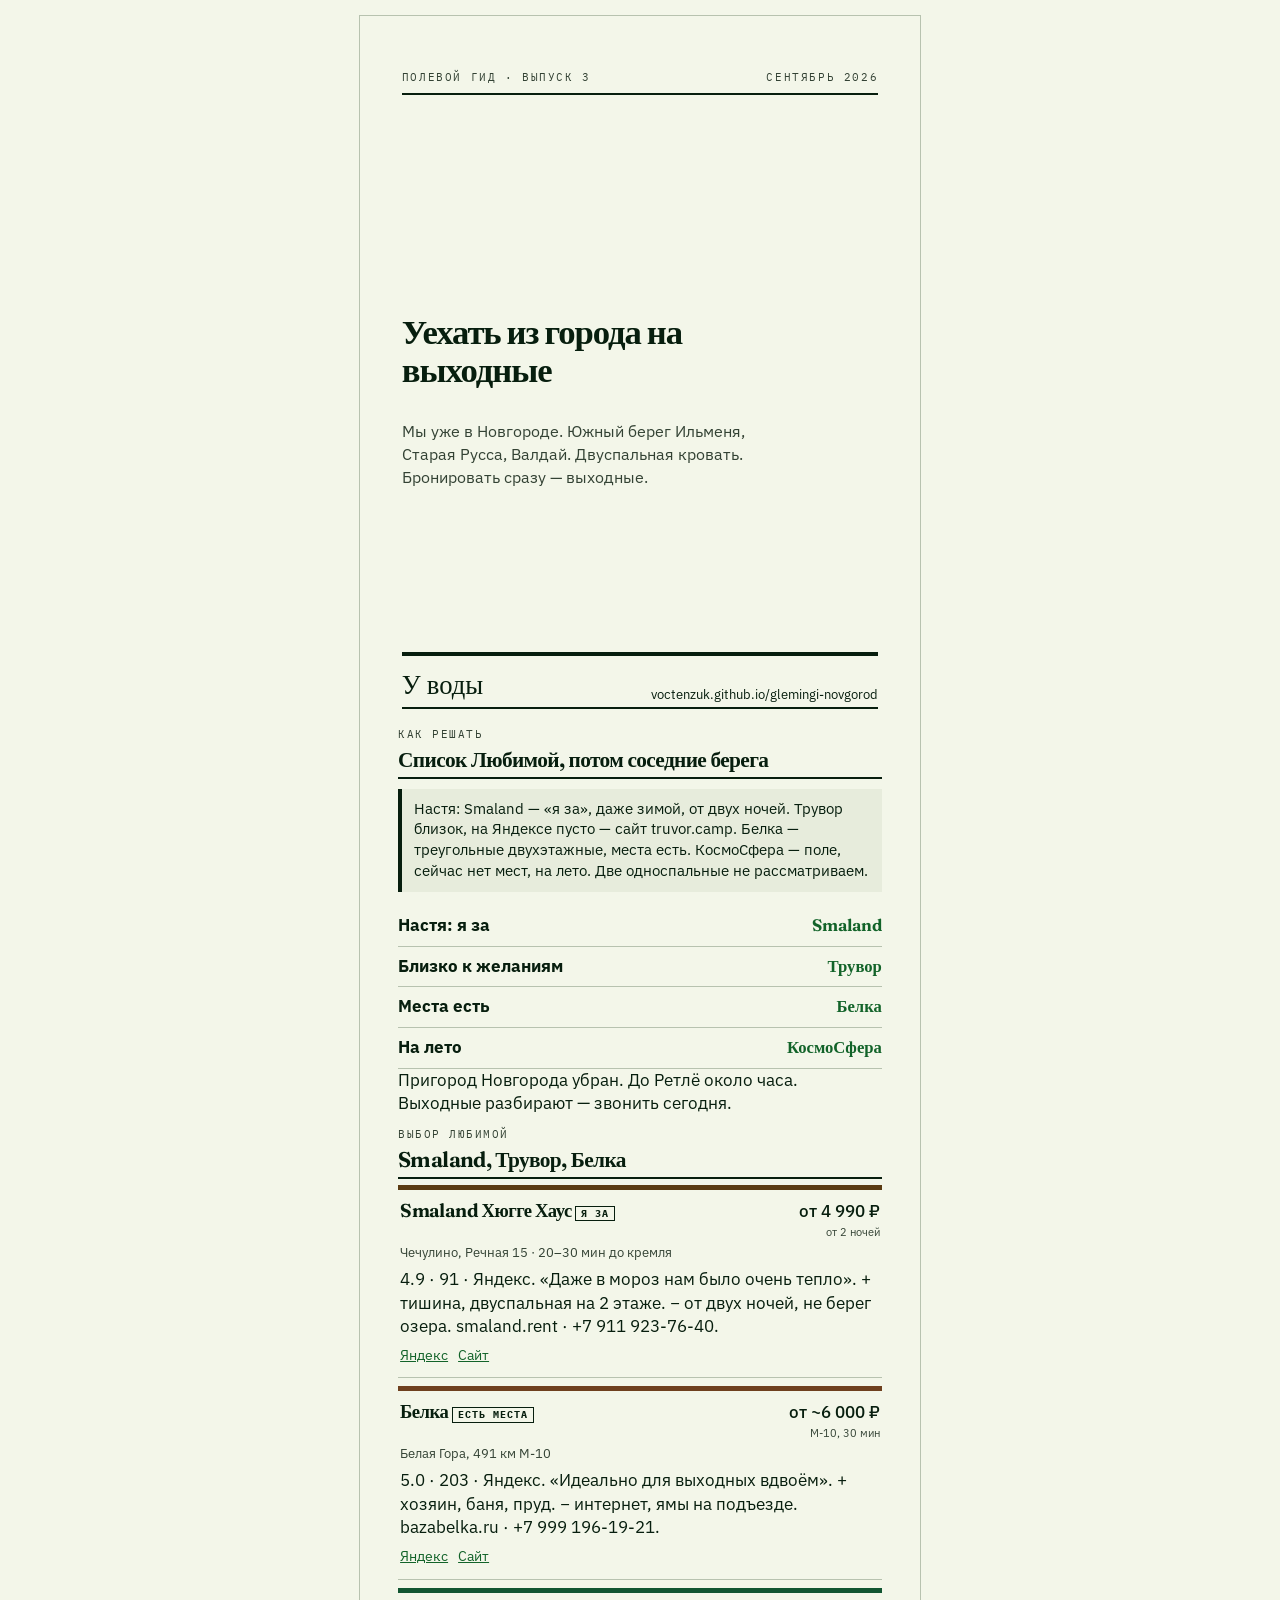
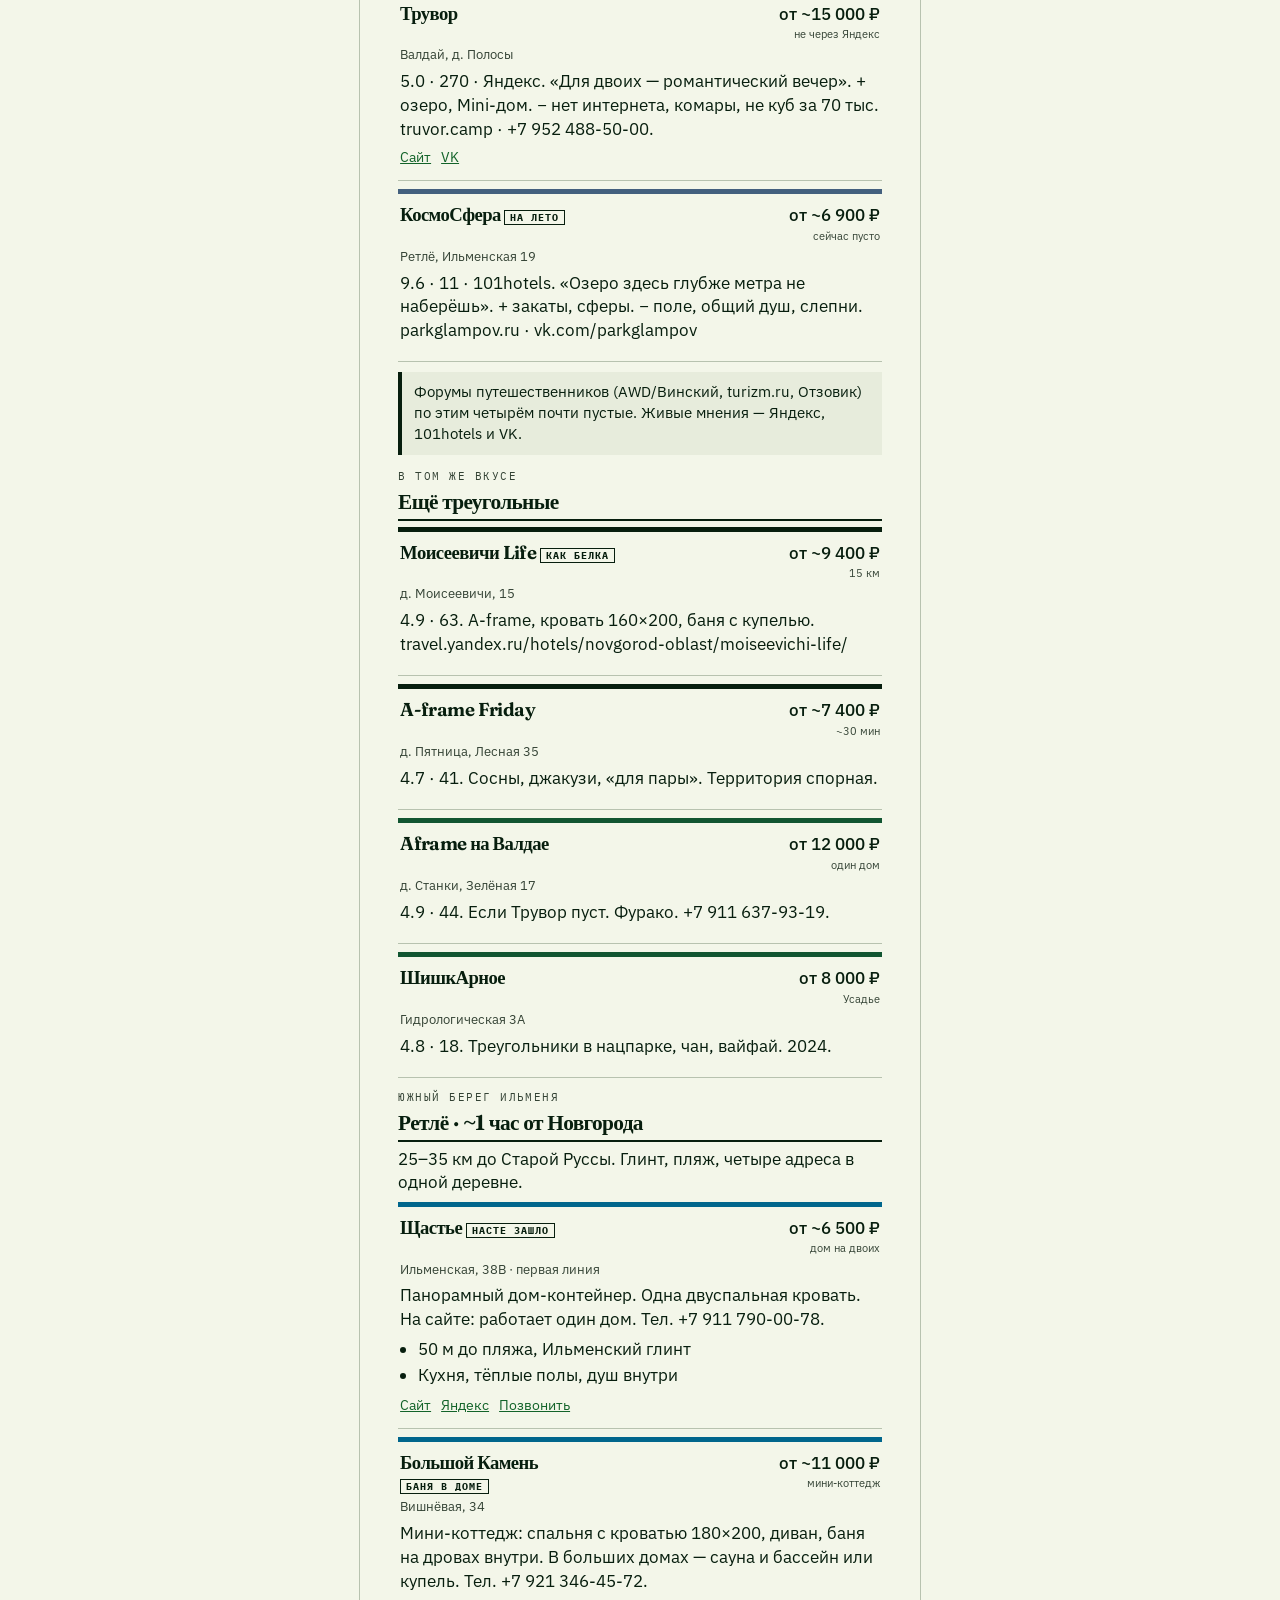
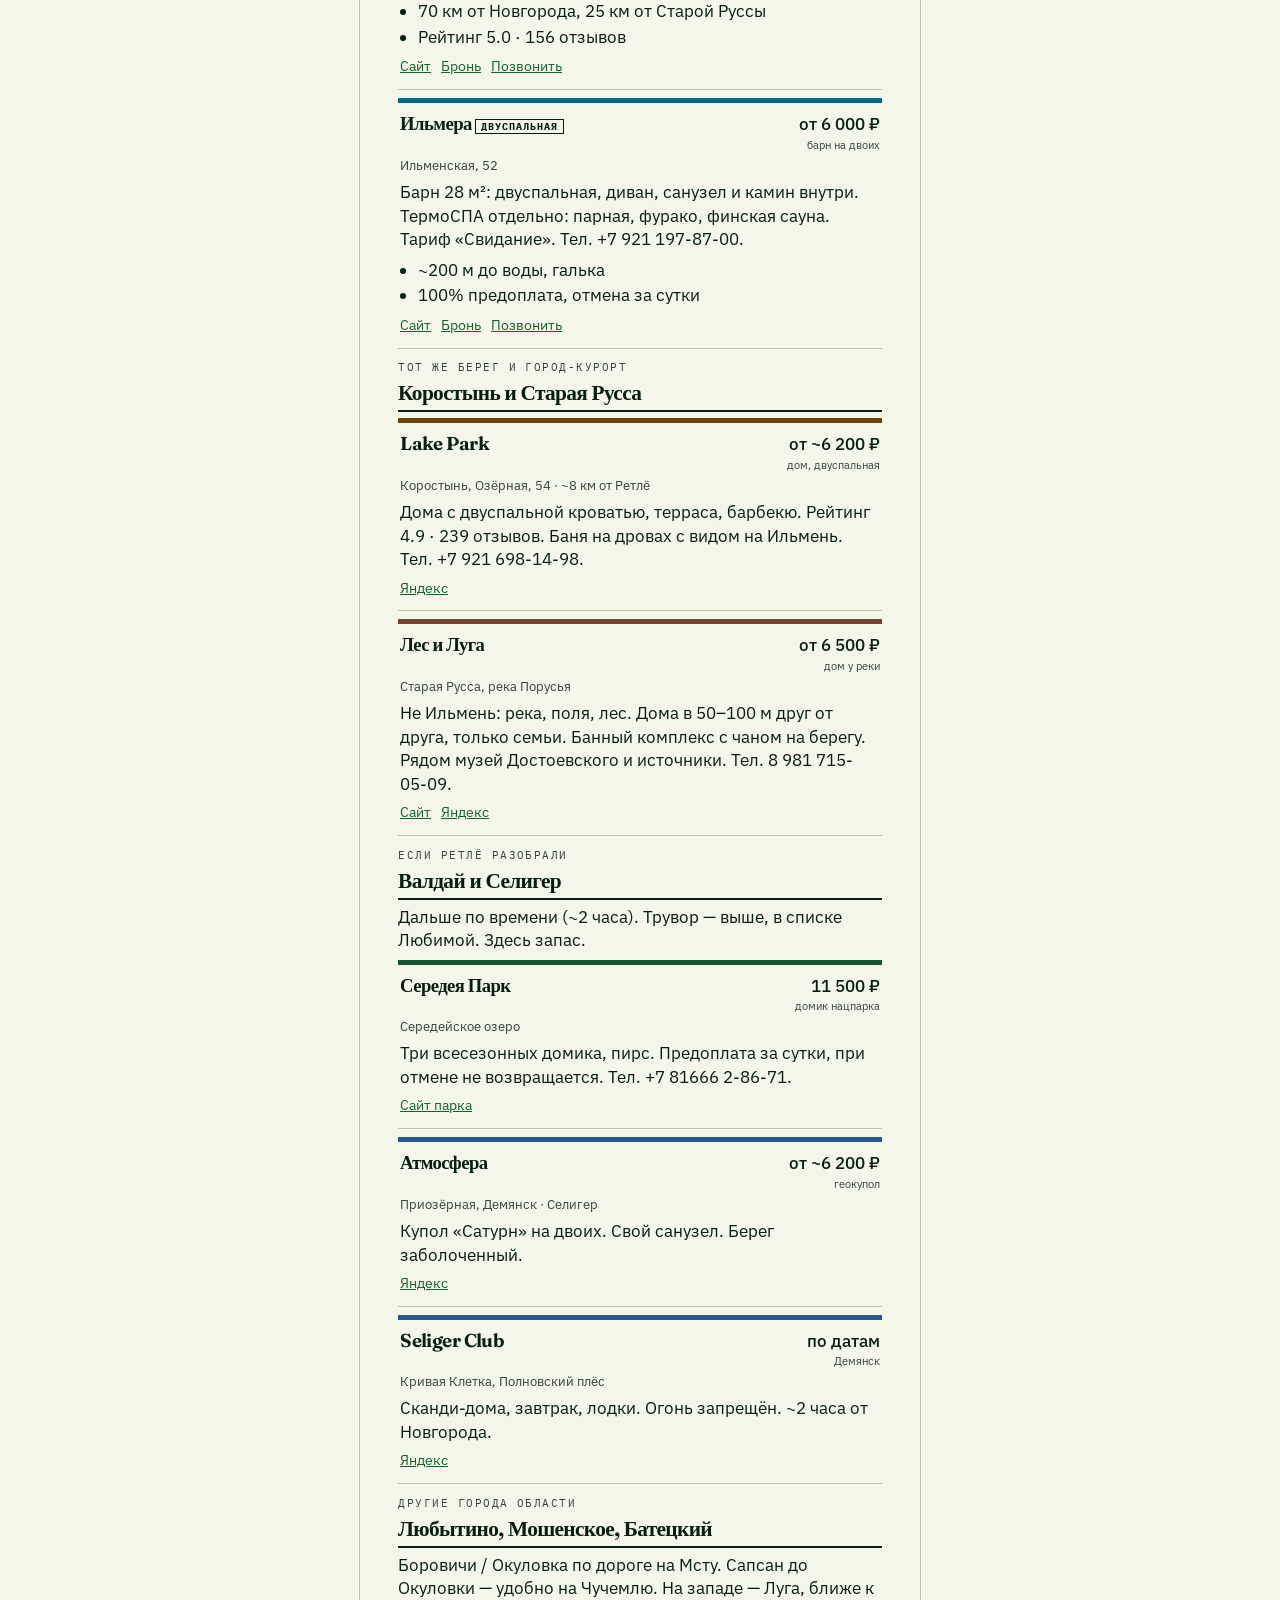
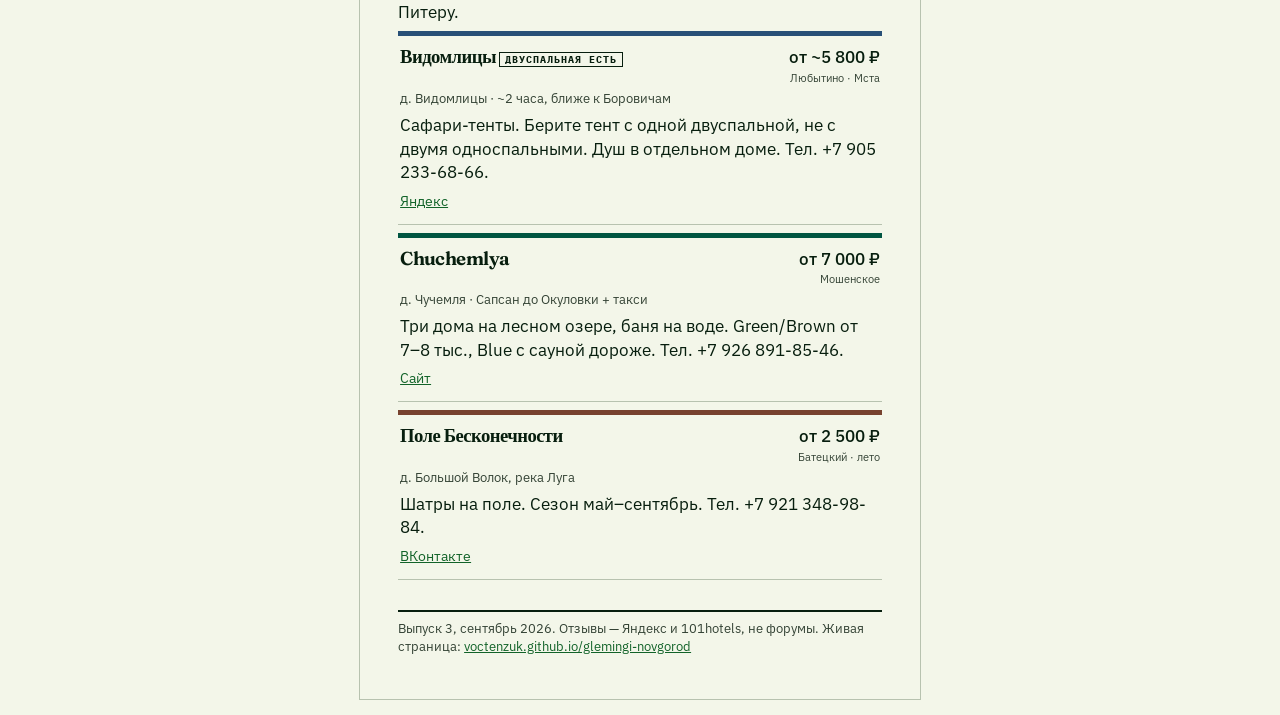
==== commit ff10f375: "Add four A-frame places in the same taste as Belka and Truvor Moiseevichi Life, A-frame Friday, Stan" ====
--- a/print.html
+++ b/print.html
@@ -150,6 +150,45 @@
     <div class="note-box">Форумы путешественников (AWD/Винский, turizm.ru, Отзовик) по этим четырём почти пустые. Живые мнения — Яндекс, 101hotels и VK.</div>
   </section>
 
+  <section>
+    <div class="cluster-head">
+      <div class="kicker">В том же вкусе</div>
+      <h2>Ещё треугольные</h2>
+    </div>
+    <article class="card">
+      <div class="card__top">
+        <h3>Моисеевичи Life <span class="badge">как Белка</span></h3>
+        <div class="price">от ~9 400 ₽<small>15 км</small></div>
+      </div>
+      <p class="place">д. Моисеевичи, 15</p>
+      <p>4.9 · 63. A-frame, кровать 160×200, баня с купелью. travel.yandex.ru/hotels/novgorod-oblast/moiseevichi-life/</p>
+    </article>
+    <article class="card">
+      <div class="card__top">
+        <h3>A-frame Friday</h3>
+        <div class="price">от ~7 400 ₽<small>~30 мин</small></div>
+      </div>
+      <p class="place">д. Пятница, Лесная 35</p>
+      <p>4.7 · 41. Сосны, джакузи, «для пары». Территория спорная.</p>
+    </article>
+    <article class="card valdai">
+      <div class="card__top">
+        <h3>Aframe на Валдае</h3>
+        <div class="price">от 12 000 ₽<small>один дом</small></div>
+      </div>
+      <p class="place">д. Станки, Зелёная 17</p>
+      <p>4.9 · 44. Если Трувор пуст. Фурако. +7 911 637-93-19.</p>
+    </article>
+    <article class="card valdai">
+      <div class="card__top">
+        <h3>ШишкАрное</h3>
+        <div class="price">от 8 000 ₽<small>Усадье</small></div>
+      </div>
+      <p class="place">Гидрологическая 3А</p>
+      <p>4.8 · 18. Треугольники в нацпарке, чан, вайфай. 2024.</p>
+    </article>
+  </section>
+
   <section id="retlyo">
     <div class="cluster-head">
       <div class="kicker">Южный берег Ильменя</div>
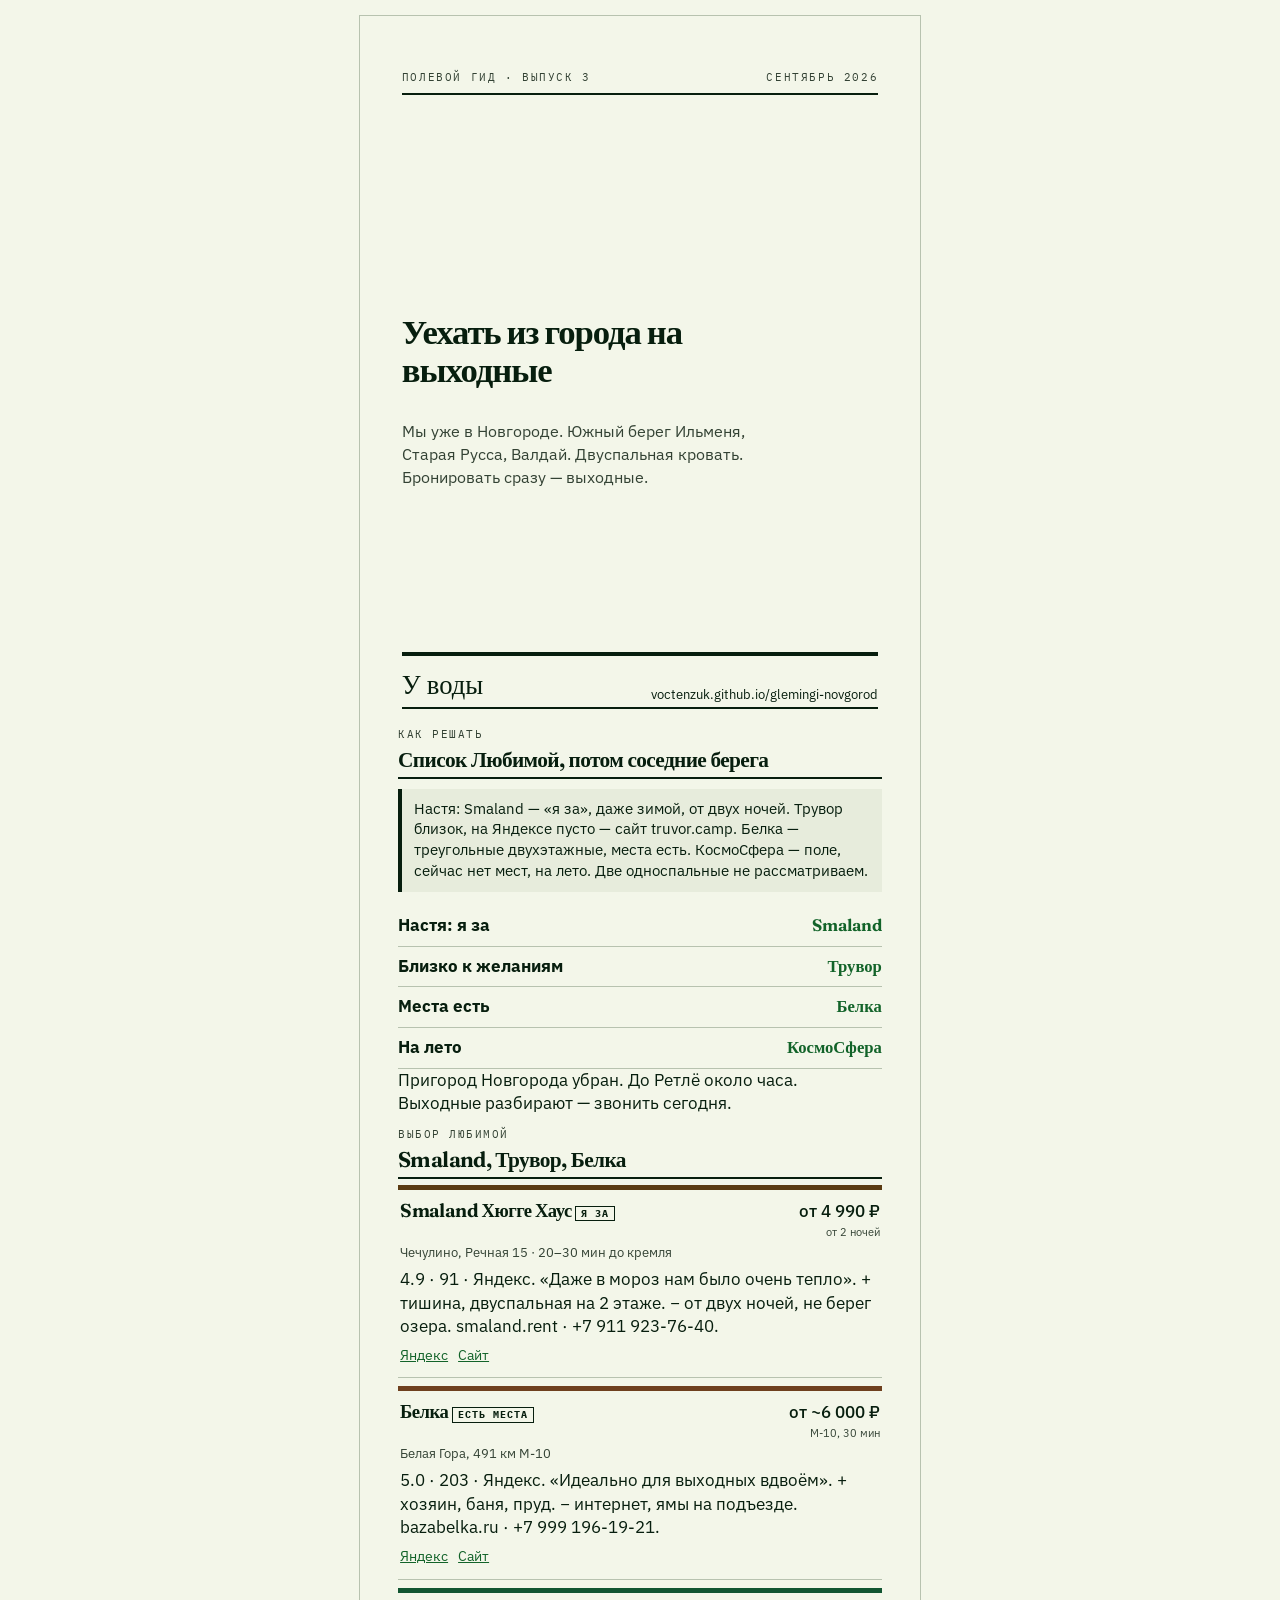
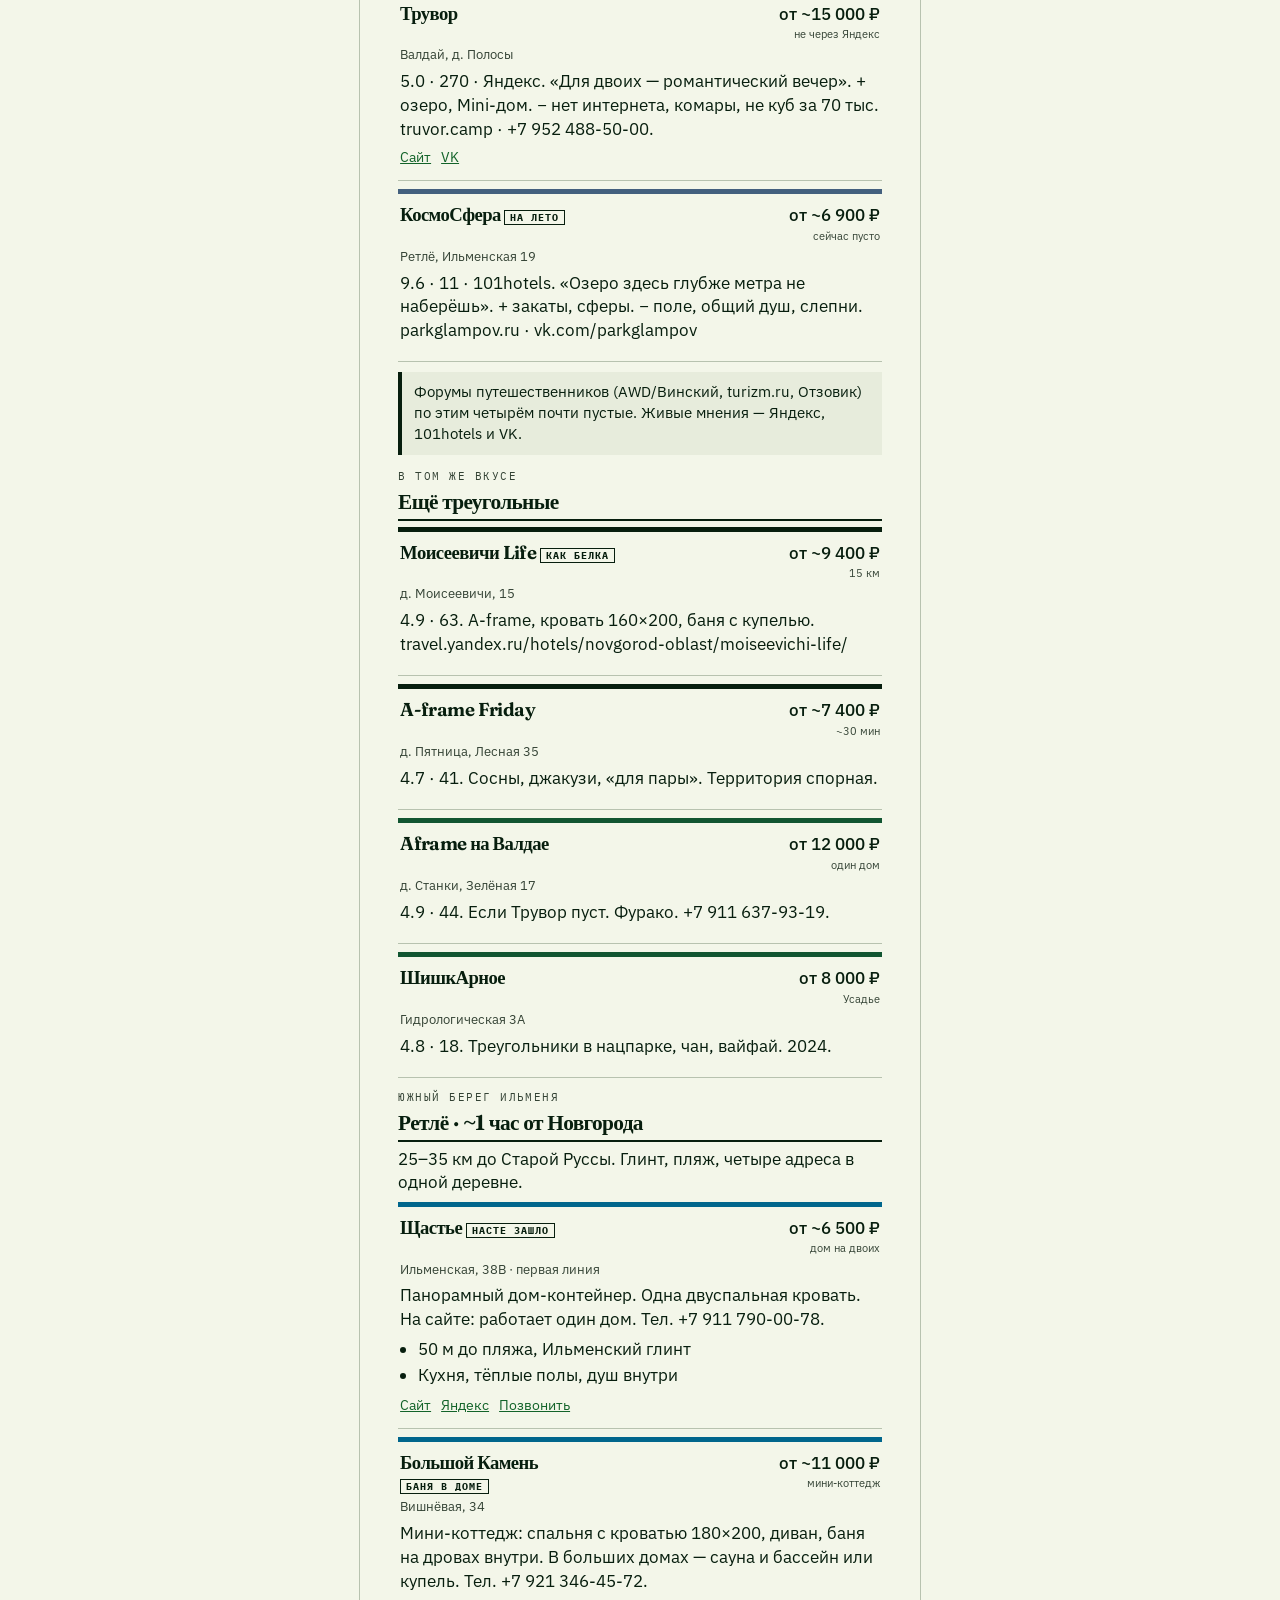
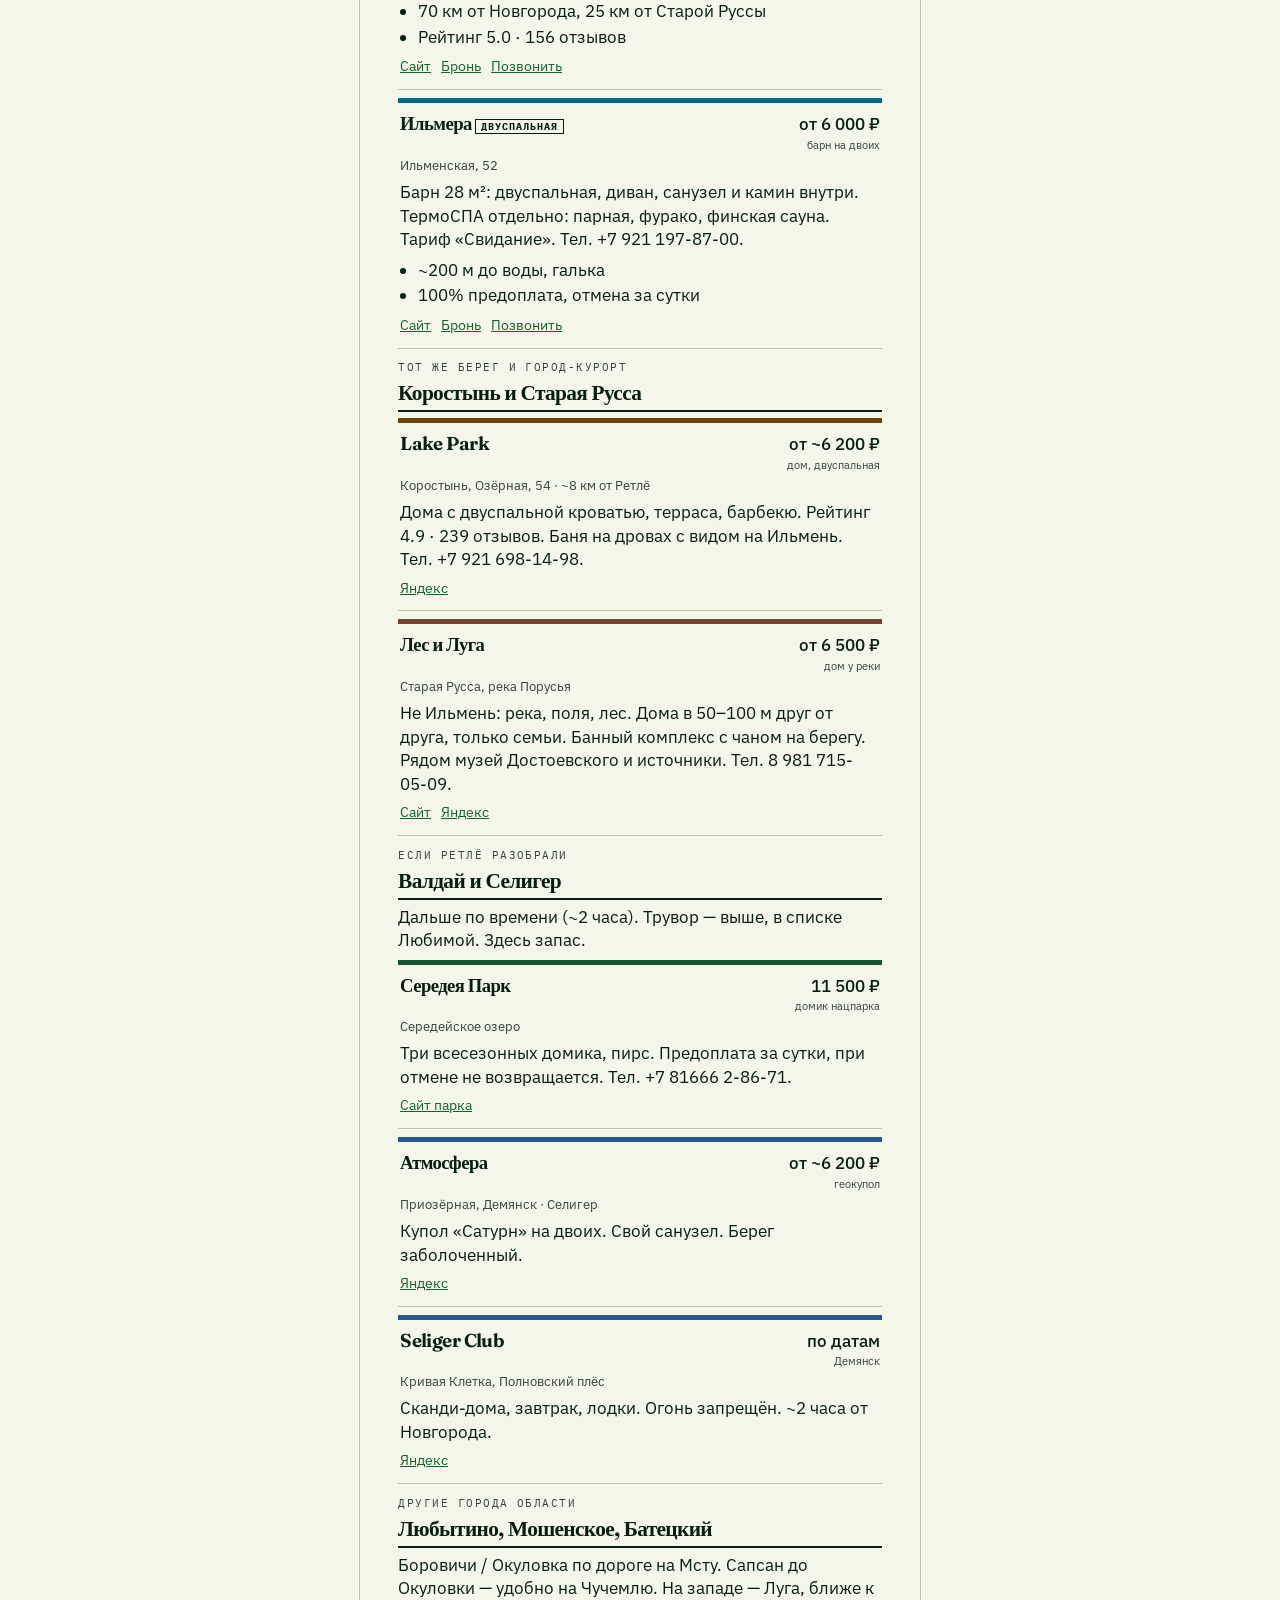
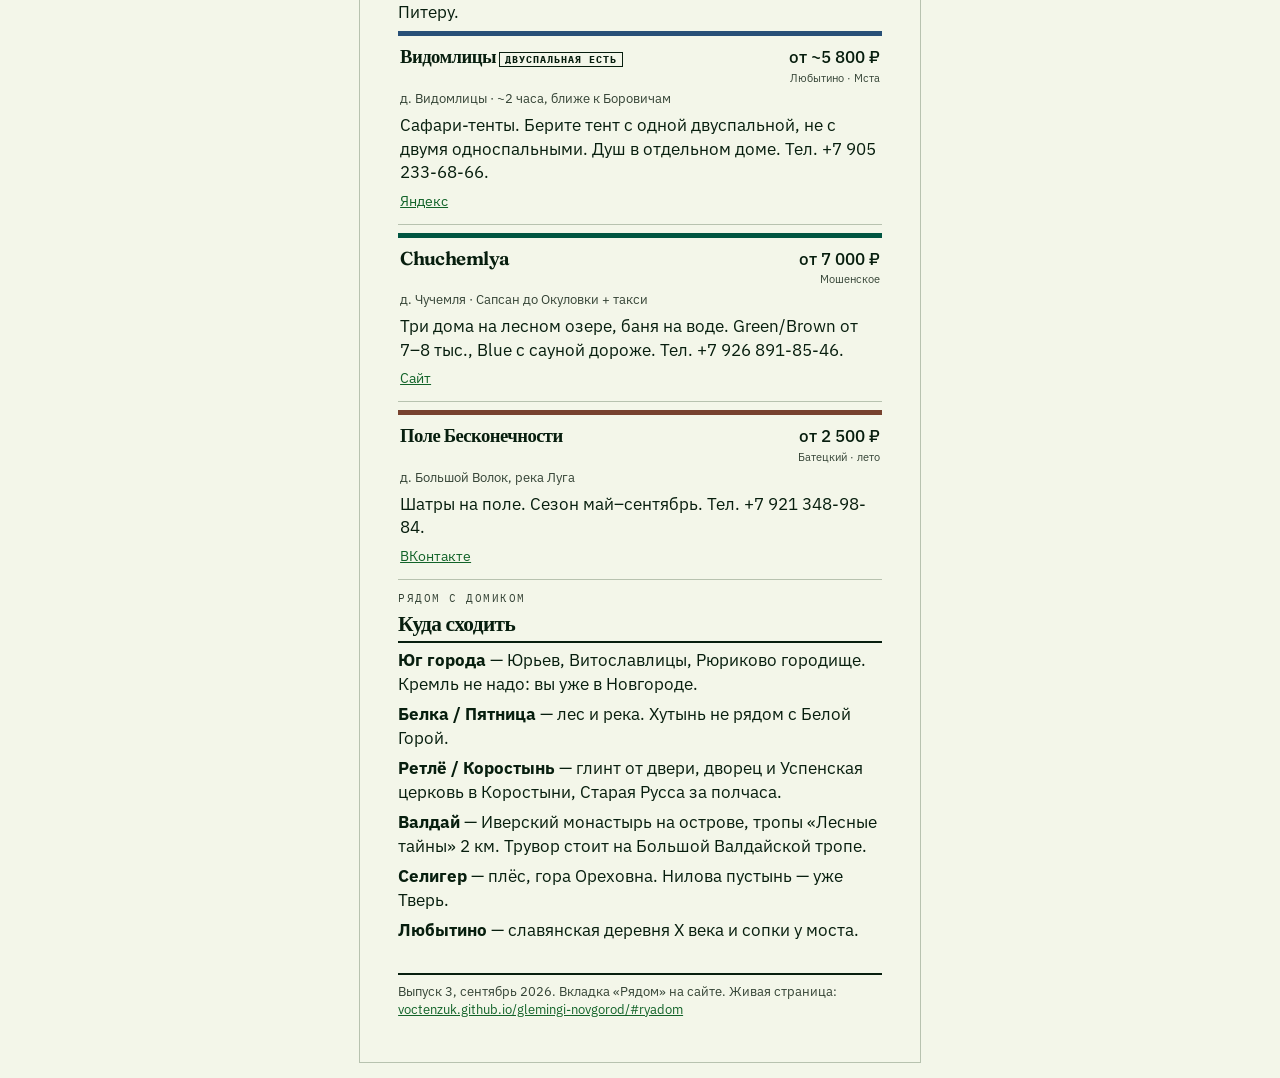
==== commit 41e92771: "Add Nearby tab: what to do from each cluster Weekend-scale walks and sights, not a regional guideboo" ====
--- a/print.html
+++ b/print.html
@@ -370,8 +370,19 @@
       </div>
     </article>
 
+    <div class="cluster-head">
+      <div class="kicker">Рядом с домиком</div>
+      <h2>Куда сходить</h2>
+    </div>
+    <p><strong>Юг города</strong> — Юрьев, Витославлицы, Рюриково городище. Кремль не надо: вы уже в Новгороде.</p>
+    <p><strong>Белка / Пятница</strong> — лес и река. Хутынь не рядом с Белой Горой.</p>
+    <p><strong>Ретлё / Коростынь</strong> — глинт от двери, дворец и Успенская церковь в Коростыни, Старая Русса за полчаса.</p>
+    <p><strong>Валдай</strong> — Иверский монастырь на острове, тропы «Лесные тайны» 2 км. Трувор стоит на Большой Валдайской тропе.</p>
+    <p><strong>Селигер</strong> — плёс, гора Ореховна. Нилова пустынь — уже Тверь.</p>
+    <p><strong>Любытино</strong> — славянская деревня X века и сопки у моста.</p>
+
     <div class="colophon">
-      <p>Выпуск 3, сентябрь 2026. Отзывы — Яндекс и 101hotels, не форумы. Живая страница: <a href="https://voctenzuk.github.io/glemingi-novgorod/">voctenzuk.github.io/glemingi-novgorod</a></p>
+      <p>Выпуск 3, сентябрь 2026. Вкладка «Рядом» на сайте. Живая страница: <a href="https://voctenzuk.github.io/glemingi-novgorod/#ryadom">voctenzuk.github.io/glemingi-novgorod/#ryadom</a></p>
     </div>
   </section>
 </body>
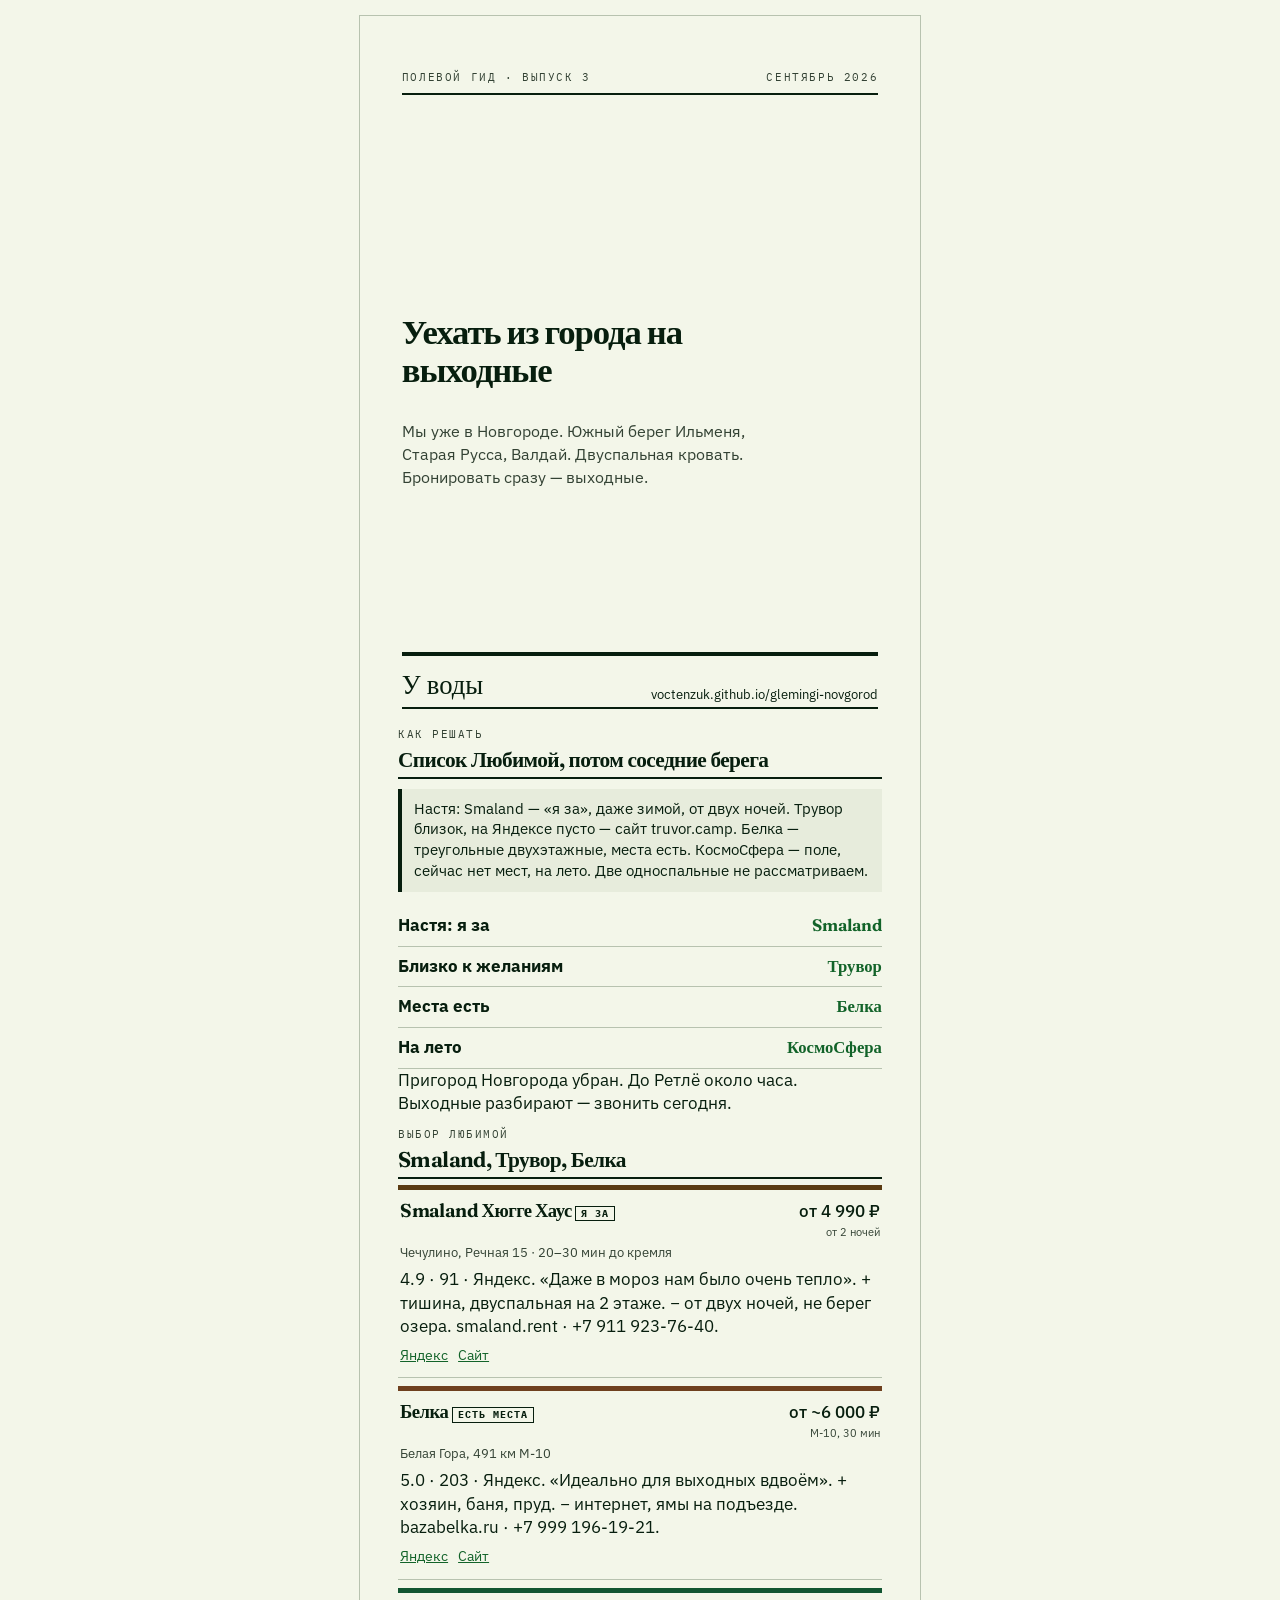
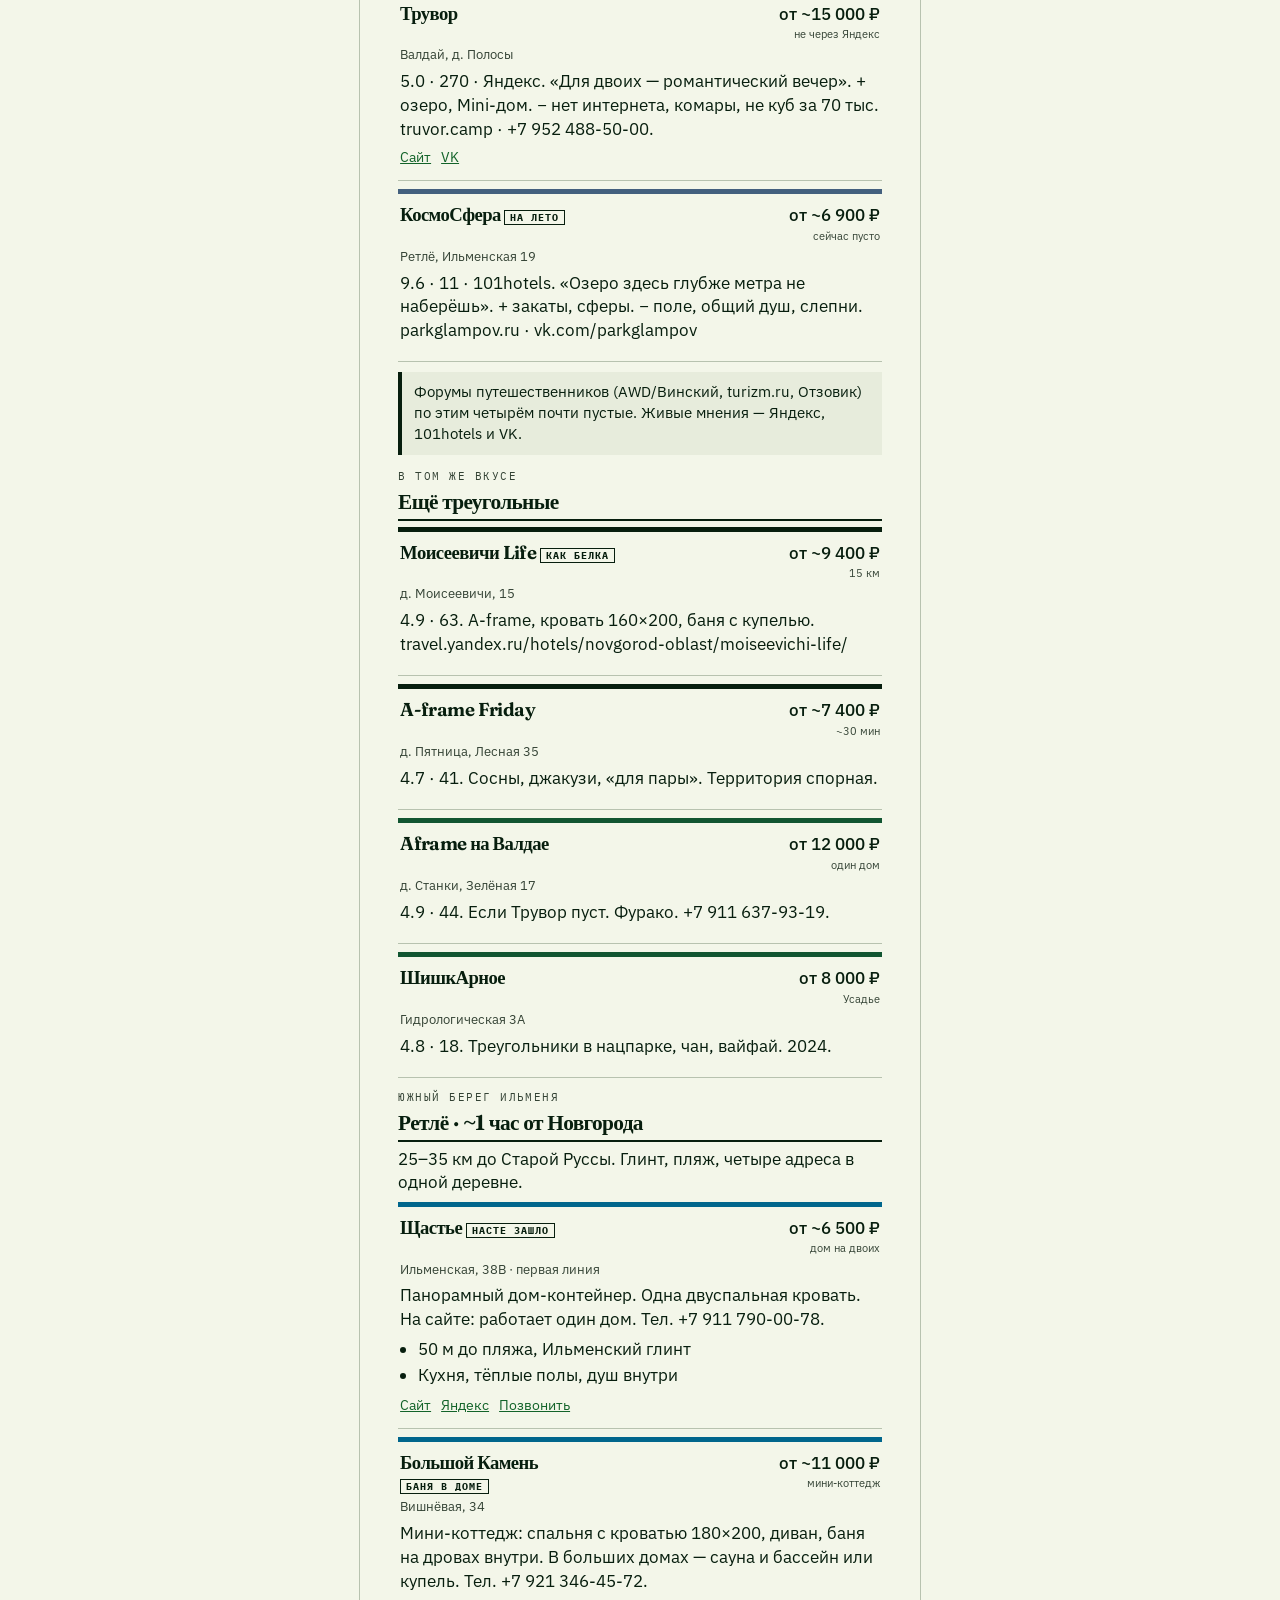
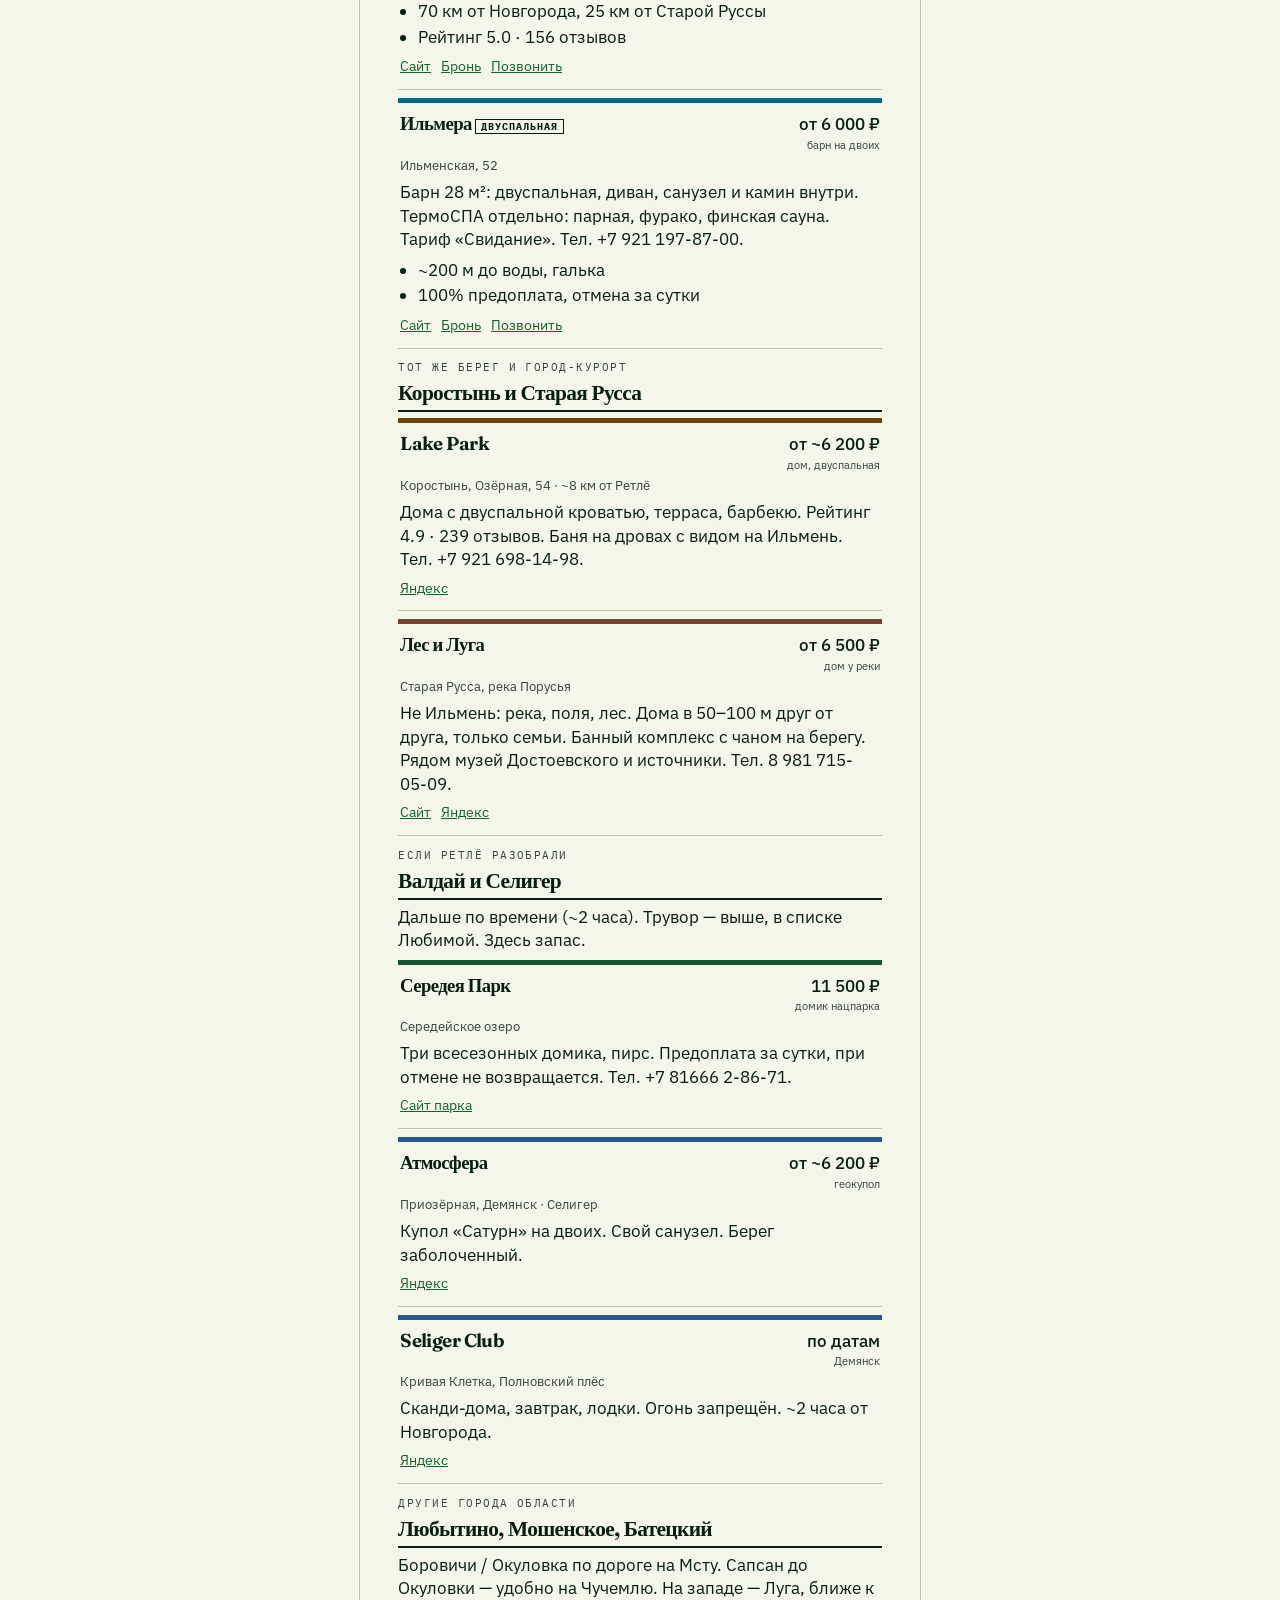
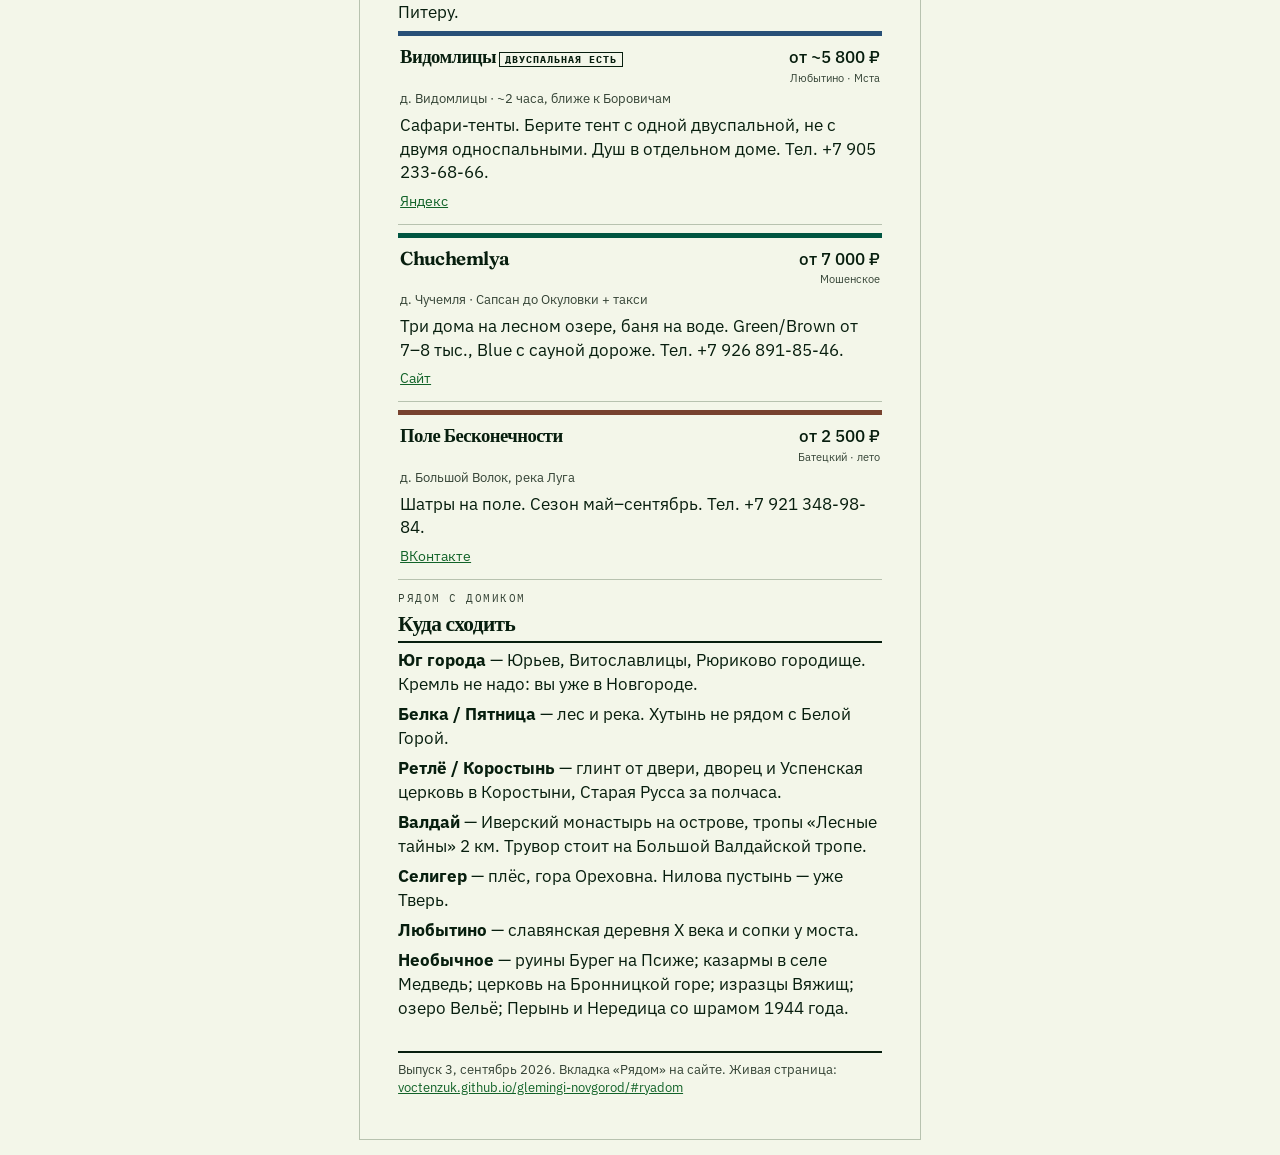
==== commit 8258f12e: "Add unusual places: Buregi ruins, Medved barracks, Velye, Peryn Filter chip on the Nearby tab for sp" ====
--- a/print.html
+++ b/print.html
@@ -380,6 +380,7 @@
     <p><strong>Валдай</strong> — Иверский монастырь на острове, тропы «Лесные тайны» 2 км. Трувор стоит на Большой Валдайской тропе.</p>
     <p><strong>Селигер</strong> — плёс, гора Ореховна. Нилова пустынь — уже Тверь.</p>
     <p><strong>Любытино</strong> — славянская деревня X века и сопки у моста.</p>
+    <p><strong>Необычное</strong> — руины Бурег на Псиже; казармы в селе Медведь; церковь на Бронницкой горе; изразцы Вяжищ; озеро Вельё; Перынь и Нередица со шрамом 1944 года.</p>
 
     <div class="colophon">
       <p>Выпуск 3, сентябрь 2026. Вкладка «Рядом» на сайте. Живая страница: <a href="https://voctenzuk.github.io/glemingi-novgorod/#ryadom">voctenzuk.github.io/glemingi-novgorod/#ryadom</a></p>
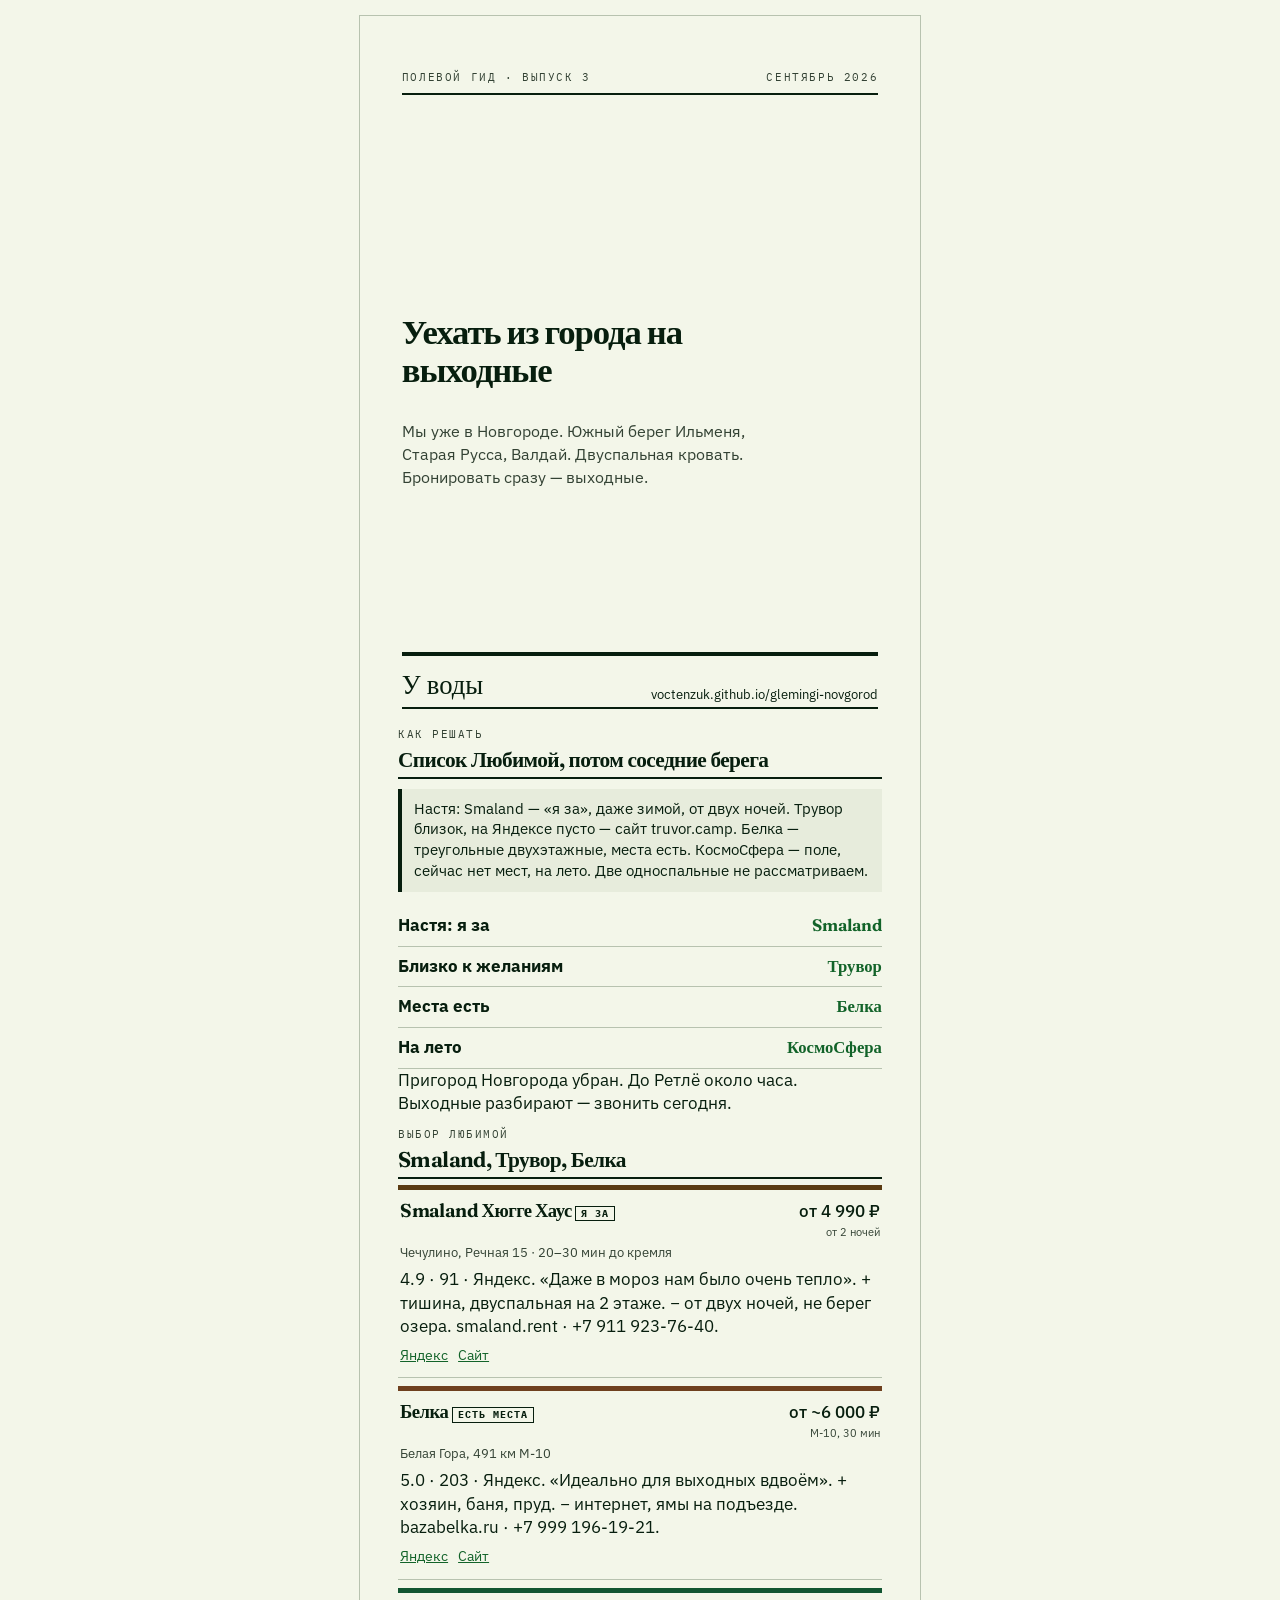
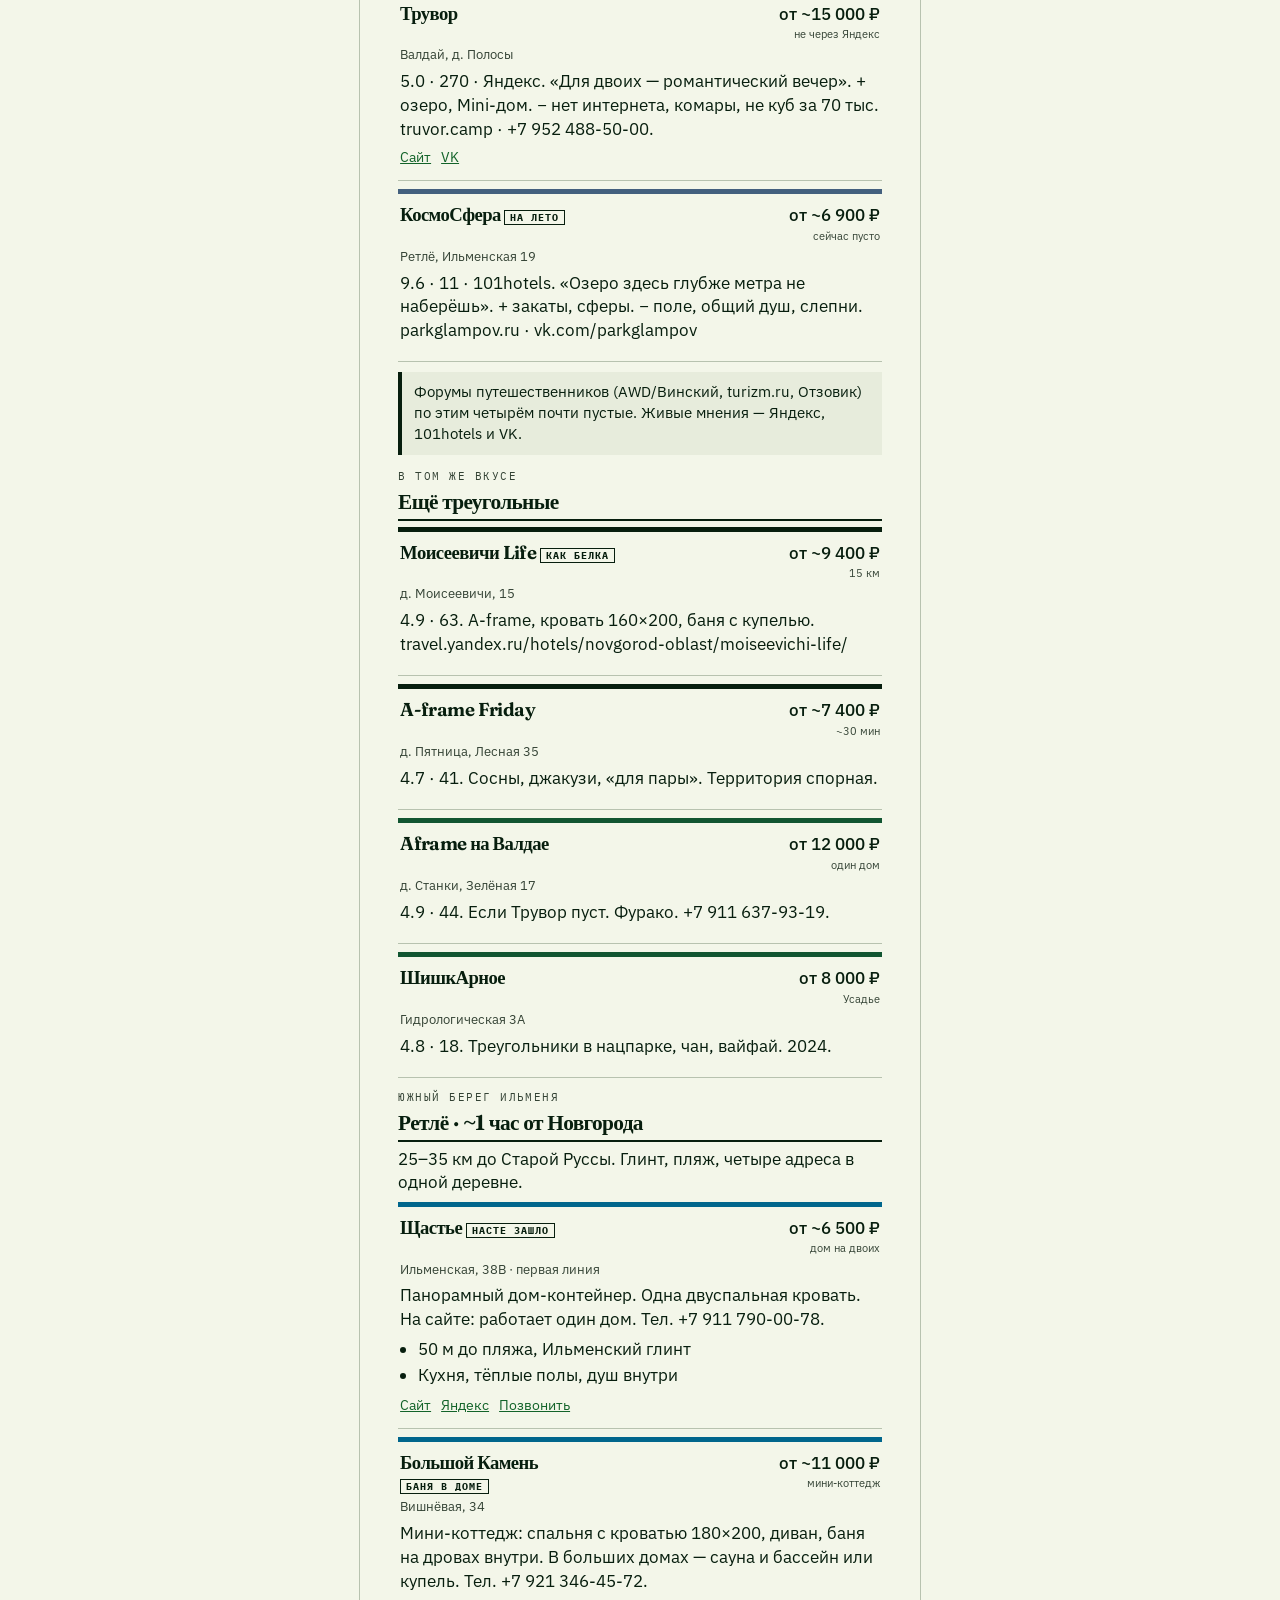
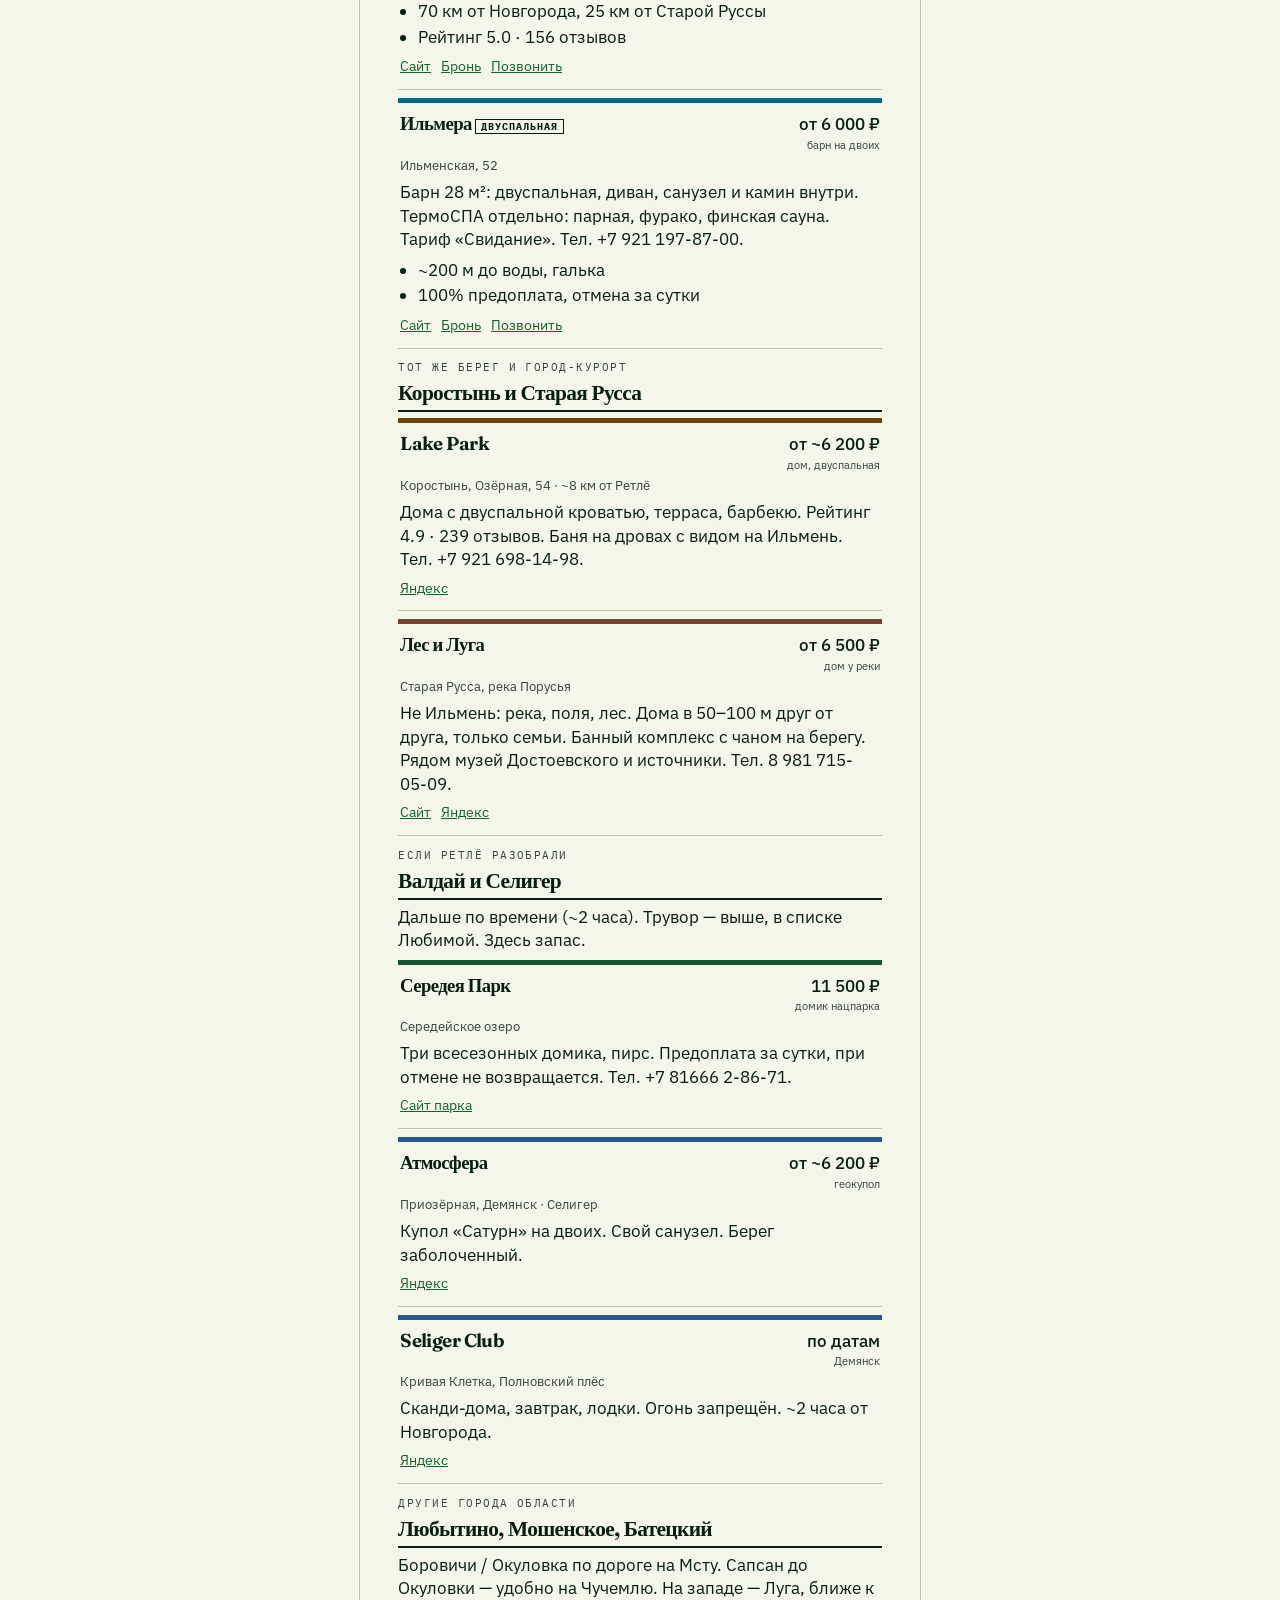
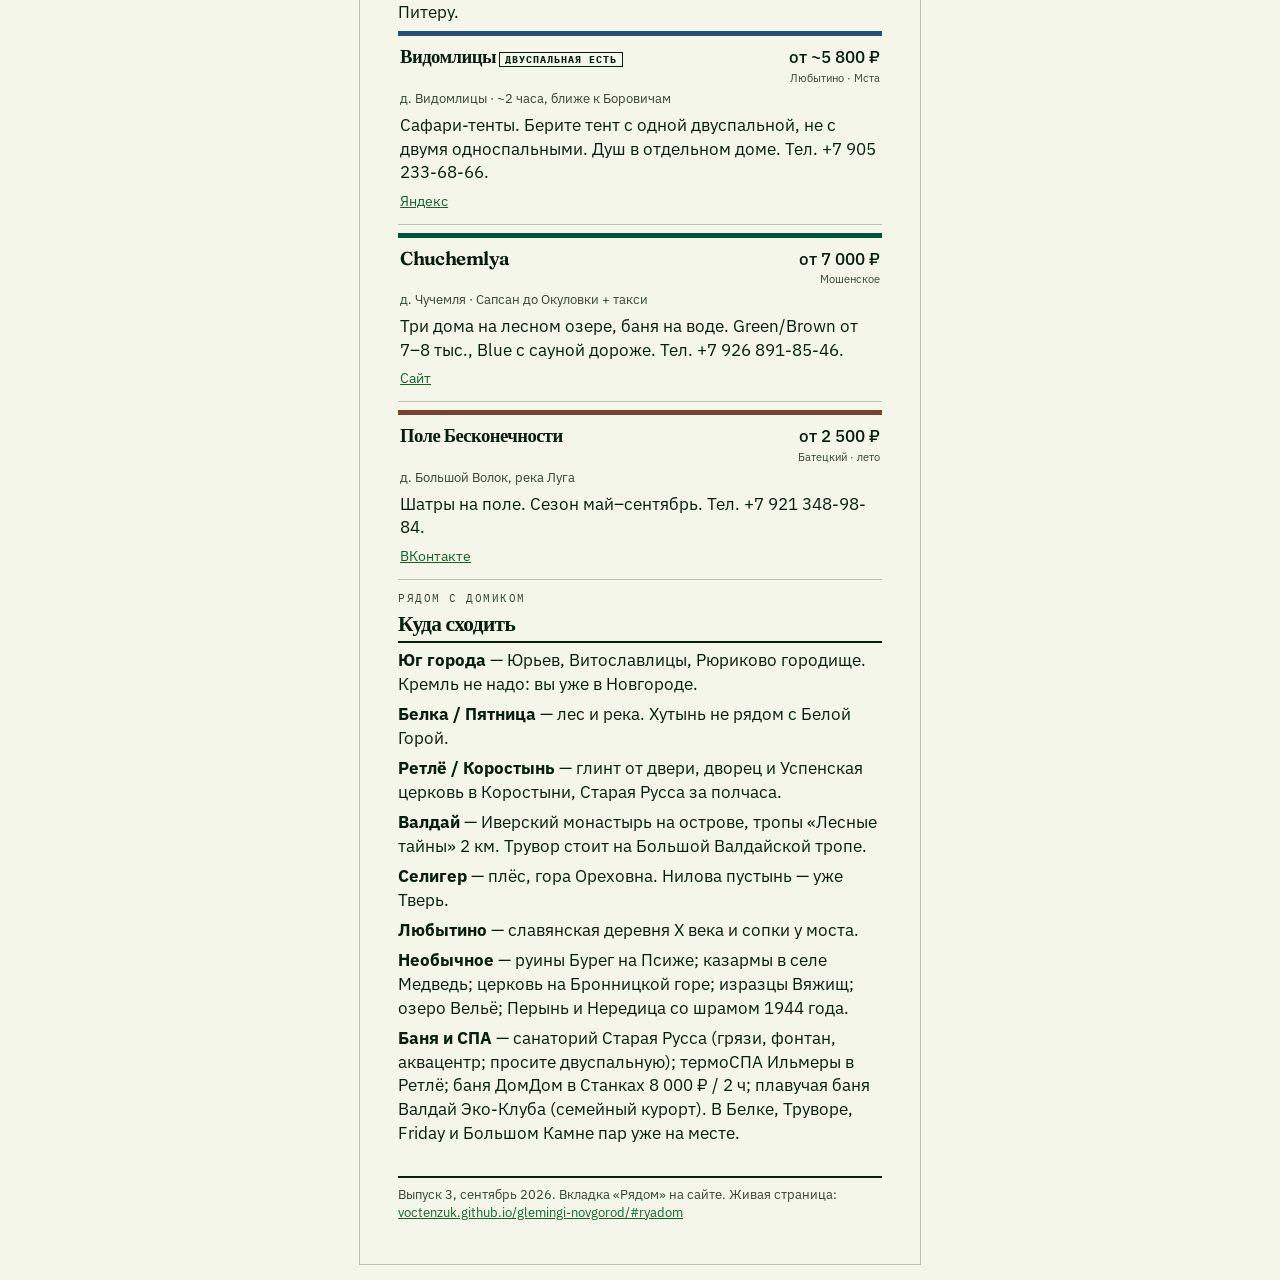
==== commit 66c61fcc: "Add Bath and Spa tab: Russa resort, Ilmera, Stanki, Valdai City saunas skipped. Double bed called ou" ====
--- a/print.html
+++ b/print.html
@@ -381,6 +381,7 @@
     <p><strong>Селигер</strong> — плёс, гора Ореховна. Нилова пустынь — уже Тверь.</p>
     <p><strong>Любытино</strong> — славянская деревня X века и сопки у моста.</p>
     <p><strong>Необычное</strong> — руины Бурег на Псиже; казармы в селе Медведь; церковь на Бронницкой горе; изразцы Вяжищ; озеро Вельё; Перынь и Нередица со шрамом 1944 года.</p>
+    <p><strong>Баня и СПА</strong> — санаторий Старая Русса (грязи, фонтан, аквацентр; просите двуспальную); термоСПА Ильмеры в Ретлё; баня ДомДом в Станках 8 000 ₽ / 2 ч; плавучая баня Валдай Эко-Клуба (семейный курорт). В Белке, Труворе, Friday и Большом Камне пар уже на месте.</p>
 
     <div class="colophon">
       <p>Выпуск 3, сентябрь 2026. Вкладка «Рядом» на сайте. Живая страница: <a href="https://voctenzuk.github.io/glemingi-novgorod/#ryadom">voctenzuk.github.io/glemingi-novgorod/#ryadom</a></p>
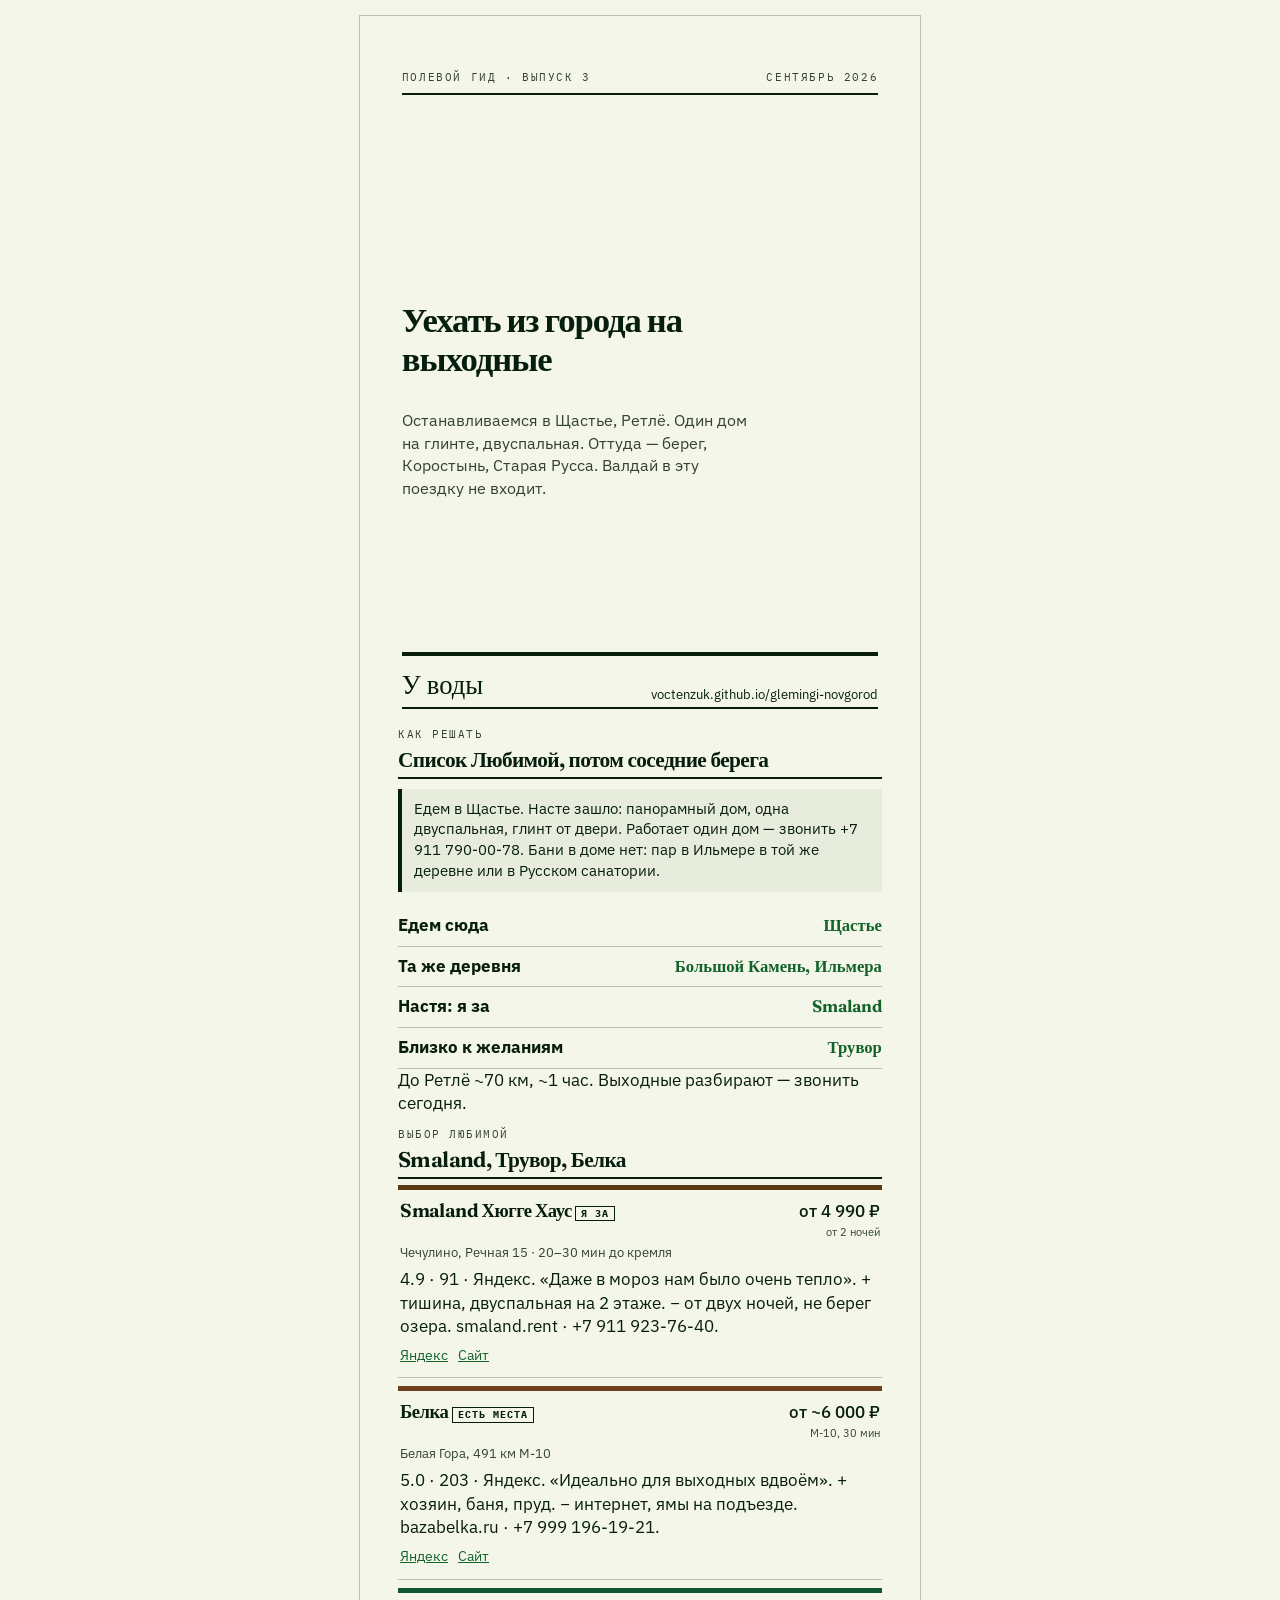
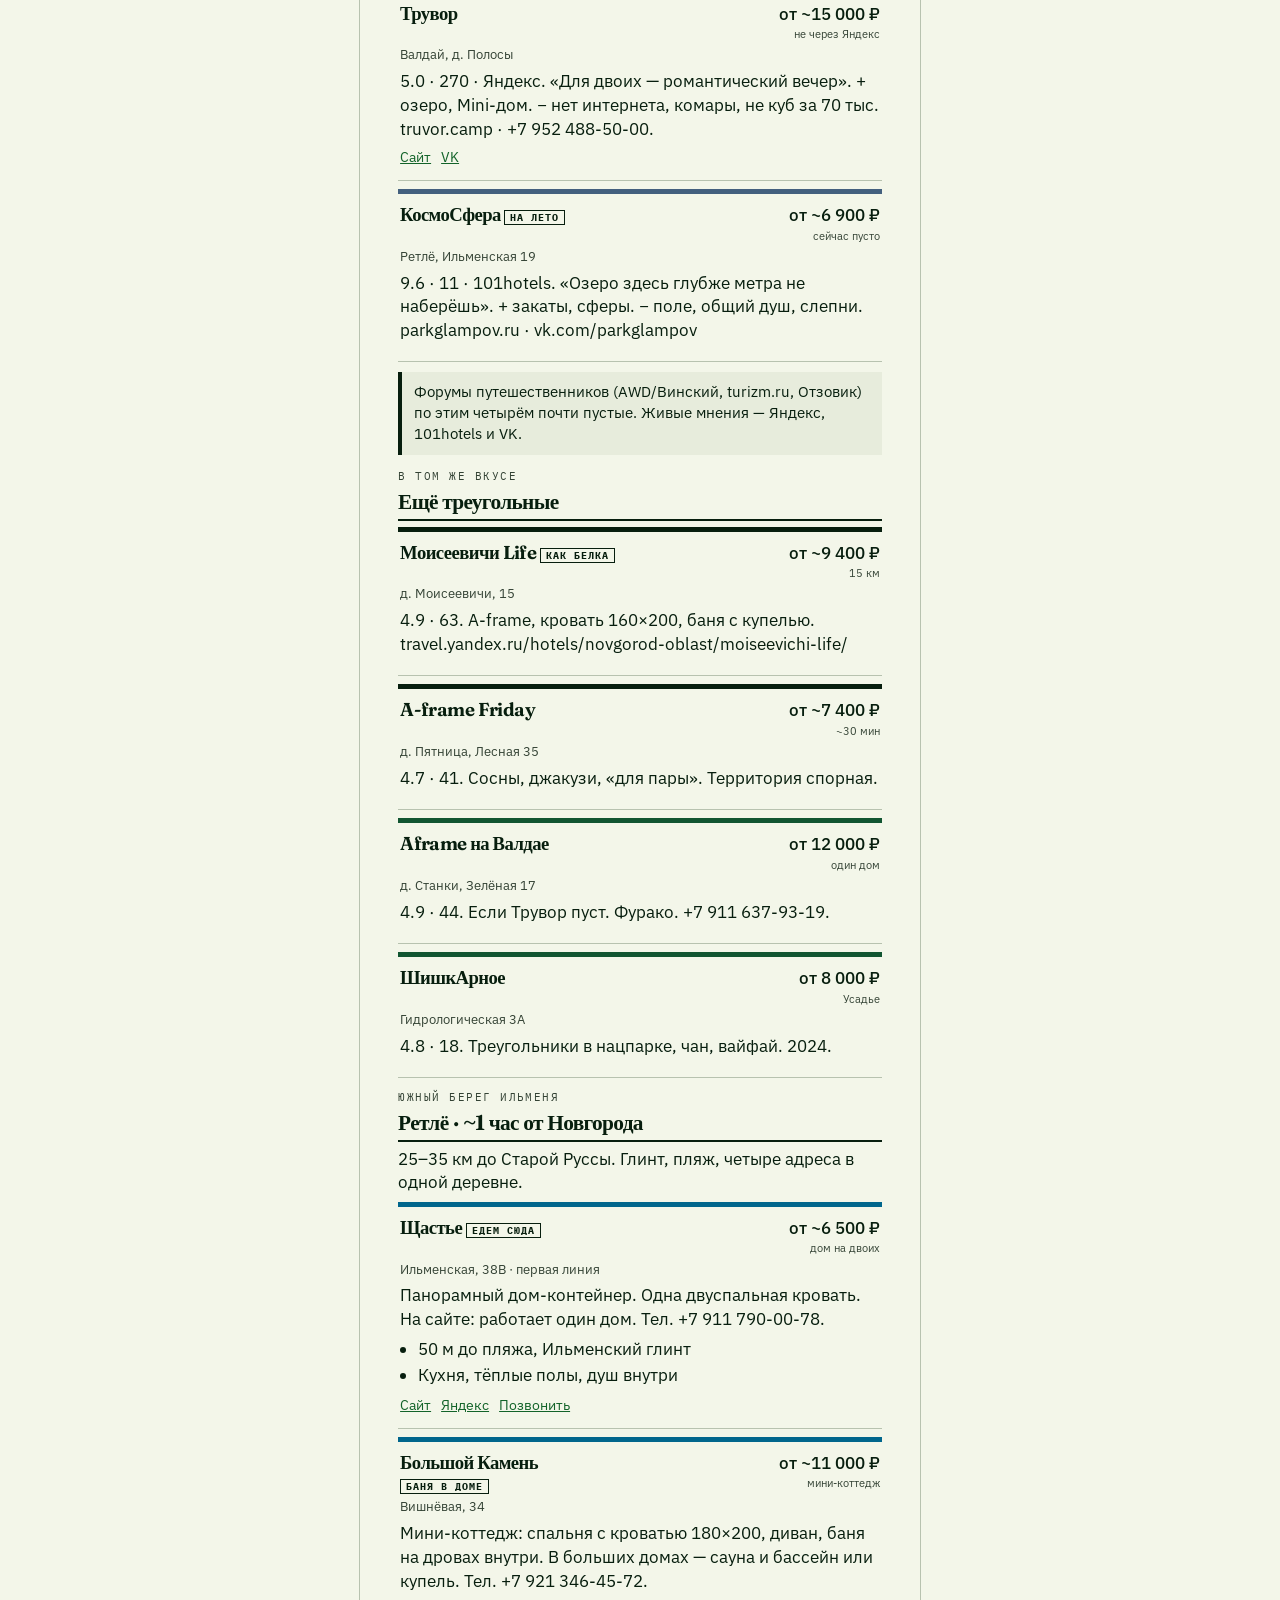
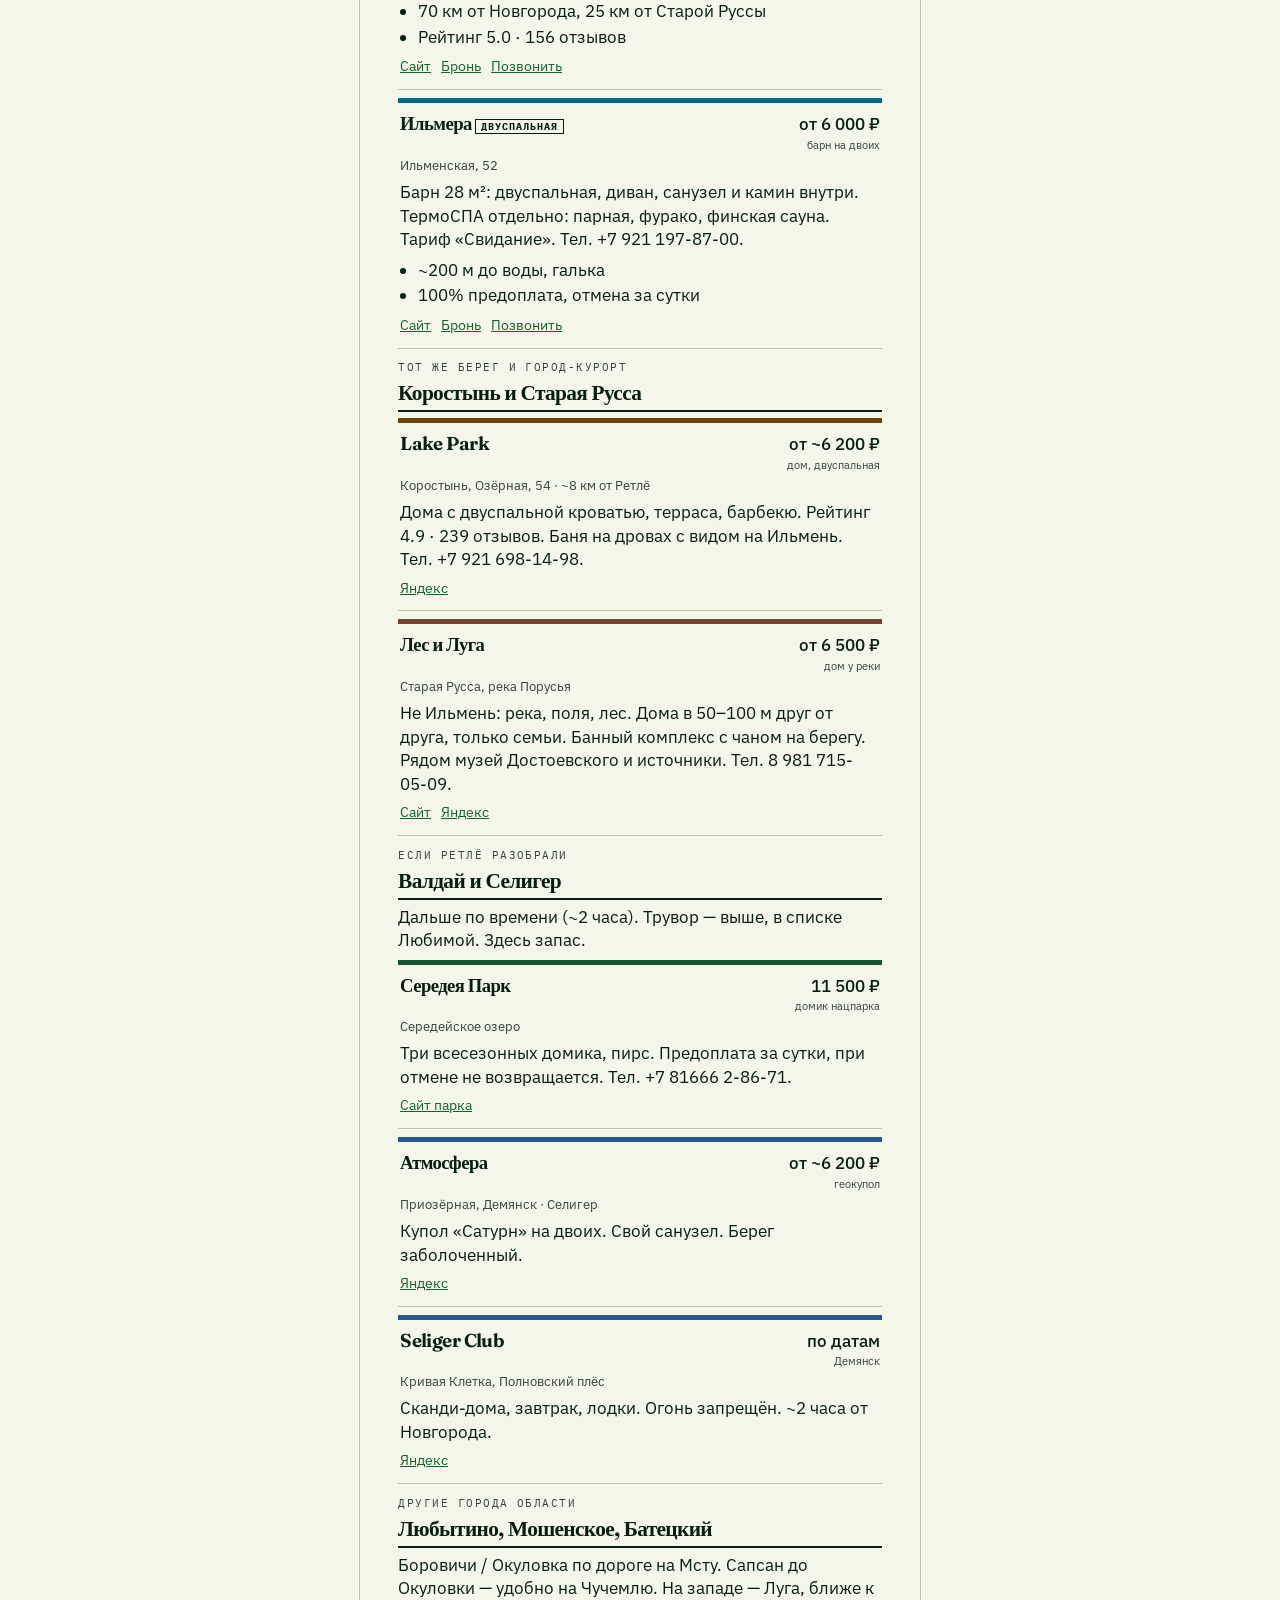
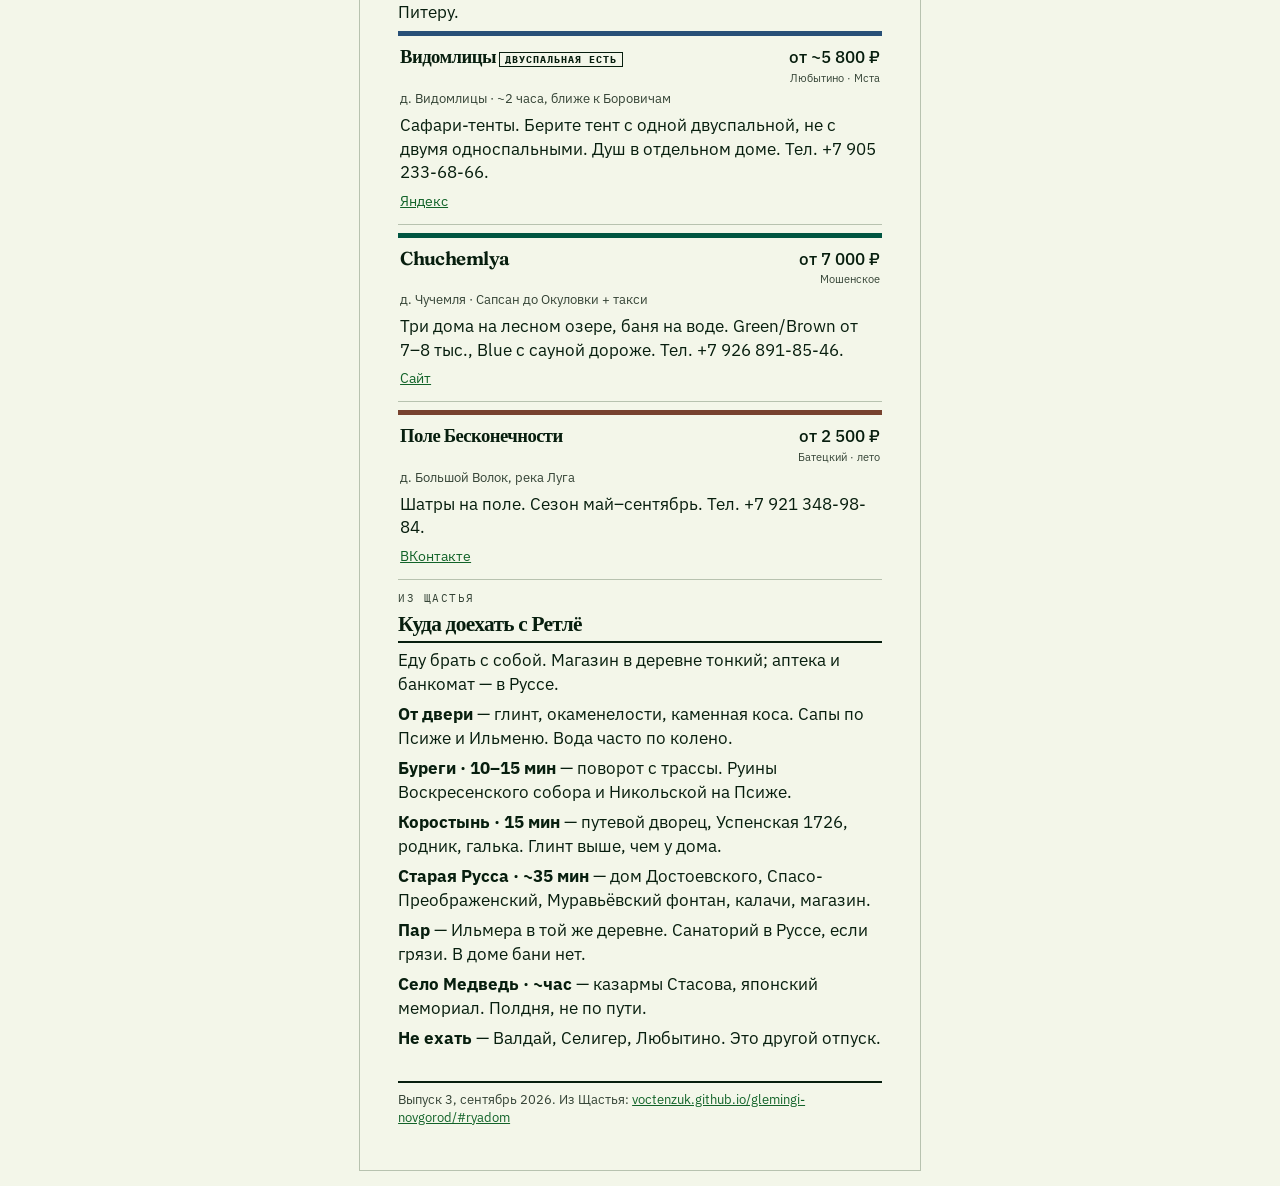
==== commit 510bd0f0: "Add from-Schaste itinerary: glint, Buregi, Korostyn, Russa Weekend base is Schaste in Retlyo. Nearby" ====
--- a/print.html
+++ b/print.html
@@ -77,7 +77,7 @@
     </div>
     <div>
       <h1>Уехать из города на выходные</h1>
-      <p class="cover__lede">Мы уже в Новгороде. Южный берег Ильменя, Старая Русса, Валдай. Двуспальная кровать. Бронировать сразу — выходные.</p>
+      <p class="cover__lede">Останавливаемся в Щастье, Ретлё. Один дом на глинте, двуспальная. Оттуда — берег, Коростынь, Старая Русса. Валдай в эту поездку не входит.</p>
     </div>
     <div class="cover__foot">
       <div class="cover__mark">У воды</div>
@@ -88,14 +88,14 @@
   <section>
     <div class="kicker">Как решать</div>
     <h2>Список Любимой, потом соседние берега</h2>
-    <div class="note-box">Настя: Smaland — «я за», даже зимой, от двух ночей. Трувор близок, на Яндексе пусто — сайт truvor.camp. Белка — треугольные двухэтажные, места есть. КосмоСфера — поле, сейчас нет мест, на лето. Две односпальные не рассматриваем.</div>
+    <div class="note-box">Едем в Щастье. Насте зашло: панорамный дом, одна двуспальная, глинт от двери. Работает один дом — звонить +7 911 790-00-78. Бани в доме нет: пар в Ильмере в той же деревне или в Русском санатории.</div>
     <div class="picks">
+      <a href="#shaste"><strong>Едем сюда</strong><span>Щастье</span></a>
+      <a href="#retlyo"><strong>Та же деревня</strong><span>Большой Камень, Ильмера</span></a>
       <a href="#smaland"><strong>Настя: я за</strong><span>Smaland</span></a>
       <a href="#truvor"><strong>Близко к желаниям</strong><span>Трувор</span></a>
-      <a href="#belka"><strong>Места есть</strong><span>Белка</span></a>
-      <a href="#kosmosfera"><strong>На лето</strong><span>КосмоСфера</span></a>
-    </div>
-    <p>Пригород Новгорода убран. До Ретлё около часа. Выходные разбирают — звонить сегодня.</p>
+    </div>
+    <p>До Ретлё ~70 км, ~1 час. Выходные разбирают — звонить сегодня.</p>
   </section>
 
   <section>
@@ -198,7 +198,7 @@
 
     <article class="card retlyo" id="shaste">
       <div class="card__top">
-        <h3>Щастье <span class="badge">Насте зашло</span></h3>
+        <h3>Щастье <span class="badge">едем сюда</span></h3>
         <div class="price">от ~6 500 ₽<small>дом на двоих</small></div>
       </div>
       <p class="place">Ильменская, 38В · первая линия</p>
@@ -371,20 +371,20 @@
     </article>
 
     <div class="cluster-head">
-      <div class="kicker">Рядом с домиком</div>
-      <h2>Куда сходить</h2>
-    </div>
-    <p><strong>Юг города</strong> — Юрьев, Витославлицы, Рюриково городище. Кремль не надо: вы уже в Новгороде.</p>
-    <p><strong>Белка / Пятница</strong> — лес и река. Хутынь не рядом с Белой Горой.</p>
-    <p><strong>Ретлё / Коростынь</strong> — глинт от двери, дворец и Успенская церковь в Коростыни, Старая Русса за полчаса.</p>
-    <p><strong>Валдай</strong> — Иверский монастырь на острове, тропы «Лесные тайны» 2 км. Трувор стоит на Большой Валдайской тропе.</p>
-    <p><strong>Селигер</strong> — плёс, гора Ореховна. Нилова пустынь — уже Тверь.</p>
-    <p><strong>Любытино</strong> — славянская деревня X века и сопки у моста.</p>
-    <p><strong>Необычное</strong> — руины Бурег на Псиже; казармы в селе Медведь; церковь на Бронницкой горе; изразцы Вяжищ; озеро Вельё; Перынь и Нередица со шрамом 1944 года.</p>
-    <p><strong>Баня и СПА</strong> — санаторий Старая Русса (грязи, фонтан, аквацентр; просите двуспальную); термоСПА Ильмеры в Ретлё; баня ДомДом в Станках 8 000 ₽ / 2 ч; плавучая баня Валдай Эко-Клуба (семейный курорт). В Белке, Труворе, Friday и Большом Камне пар уже на месте.</p>
+      <div class="kicker">Из Щастья</div>
+      <h2>Куда доехать с Ретлё</h2>
+    </div>
+    <p>Еду брать с собой. Магазин в деревне тонкий; аптека и банкомат — в Руссе.</p>
+    <p><strong>От двери</strong> — глинт, окаменелости, каменная коса. Сапы по Псиже и Ильменю. Вода часто по колено.</p>
+    <p><strong>Буреги · 10–15 мин</strong> — поворот с трассы. Руины Воскресенского собора и Никольской на Псиже.</p>
+    <p><strong>Коростынь · 15 мин</strong> — путевой дворец, Успенская 1726, родник, галька. Глинт выше, чем у дома.</p>
+    <p><strong>Старая Русса · ~35 мин</strong> — дом Достоевского, Спасо-Преображенский, Муравьёвский фонтан, калачи, магазин.</p>
+    <p><strong>Пар</strong> — Ильмера в той же деревне. Санаторий в Руссе, если грязи. В доме бани нет.</p>
+    <p><strong>Село Медведь · ~час</strong> — казармы Стасова, японский мемориал. Полдня, не по пути.</p>
+    <p><strong>Не ехать</strong> — Валдай, Селигер, Любытино. Это другой отпуск.</p>
 
     <div class="colophon">
-      <p>Выпуск 3, сентябрь 2026. Вкладка «Рядом» на сайте. Живая страница: <a href="https://voctenzuk.github.io/glemingi-novgorod/#ryadom">voctenzuk.github.io/glemingi-novgorod/#ryadom</a></p>
+      <p>Выпуск 3, сентябрь 2026. Из Щастья: <a href="https://voctenzuk.github.io/glemingi-novgorod/#ryadom">voctenzuk.github.io/glemingi-novgorod/#ryadom</a></p>
     </div>
   </section>
 </body>
